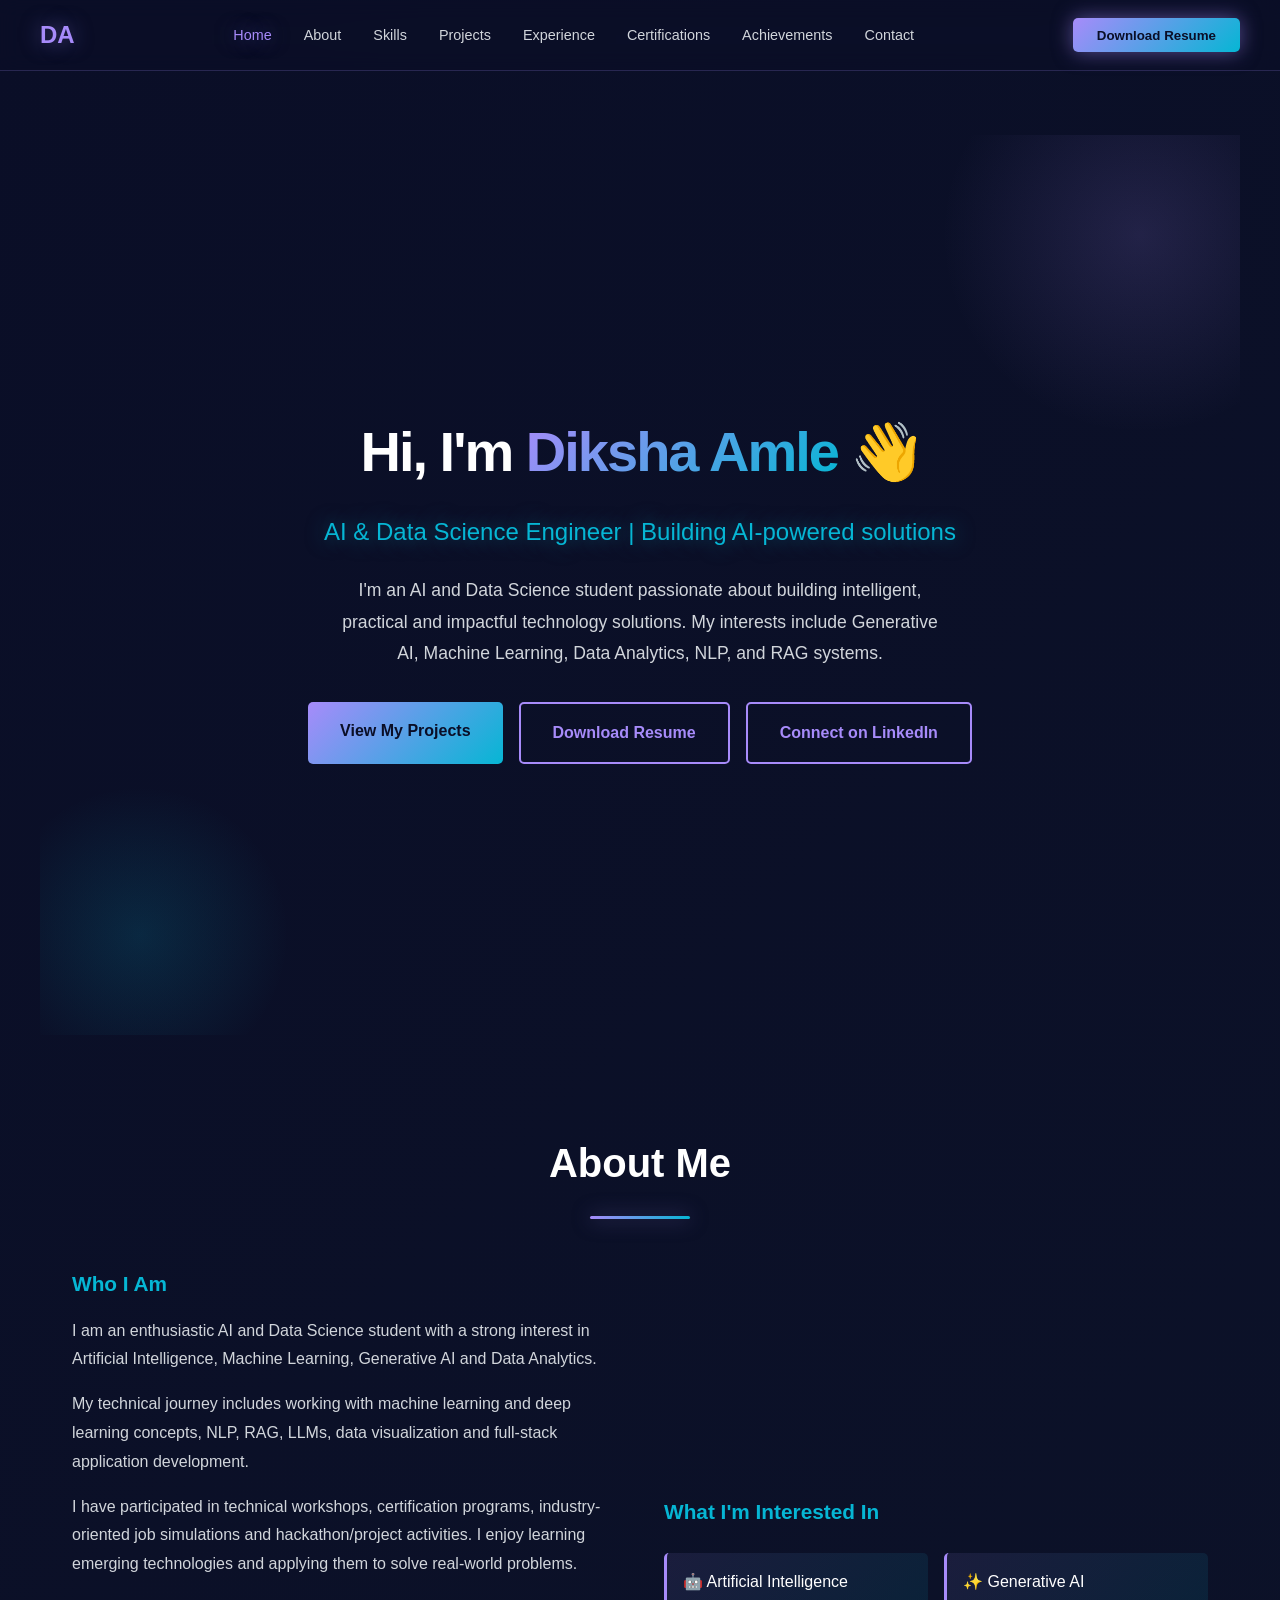
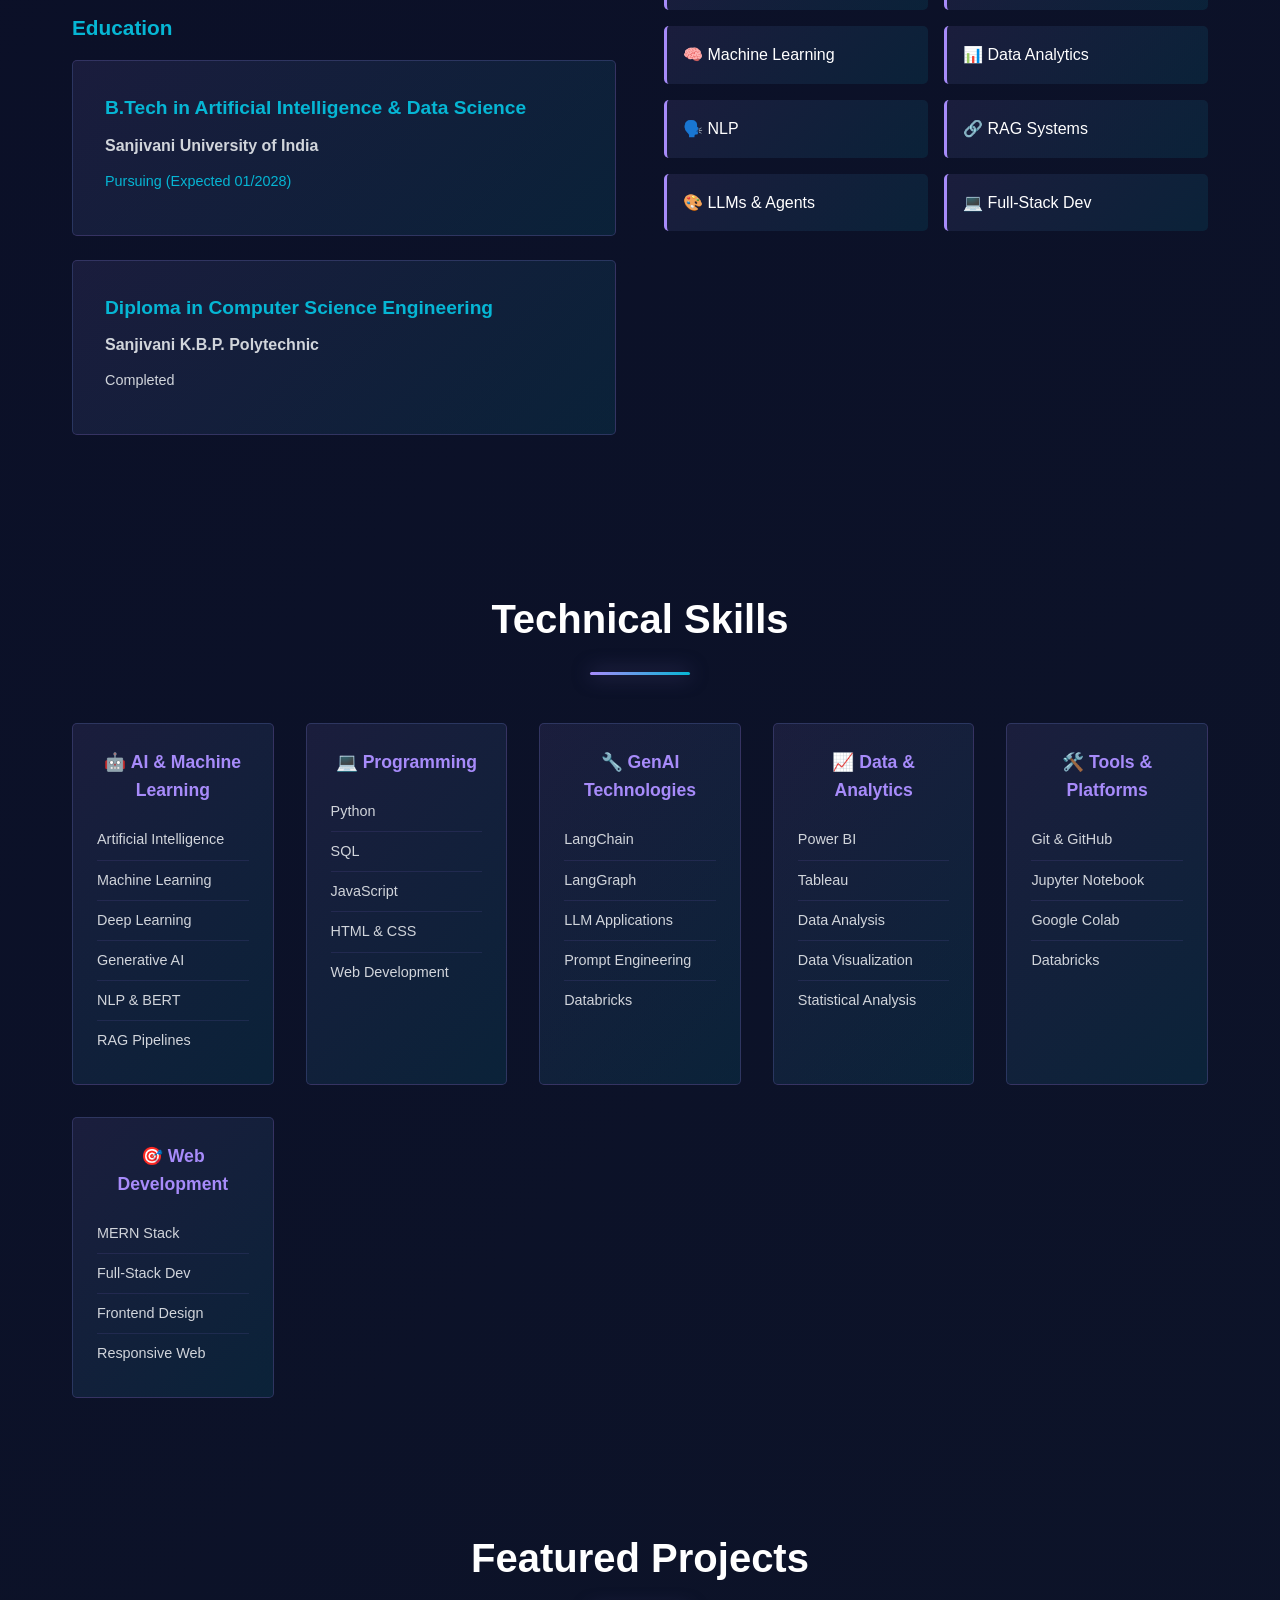
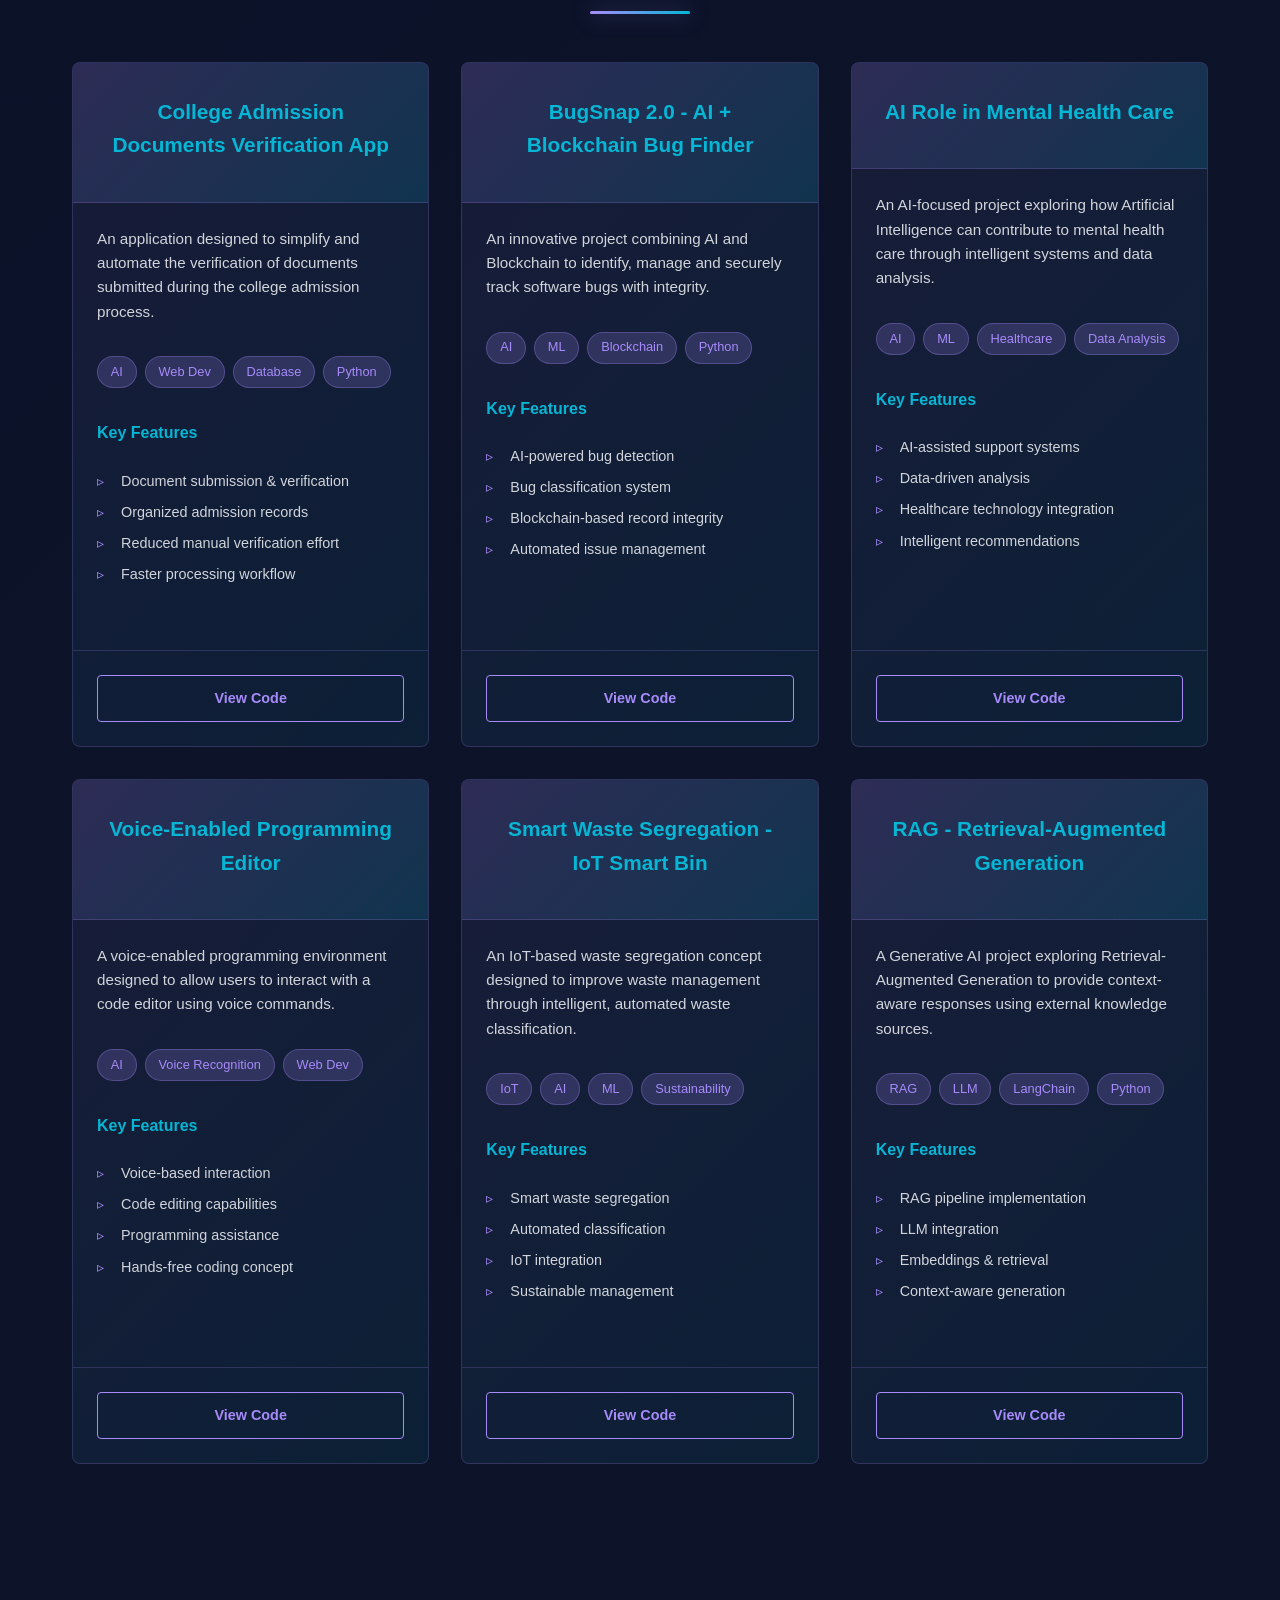
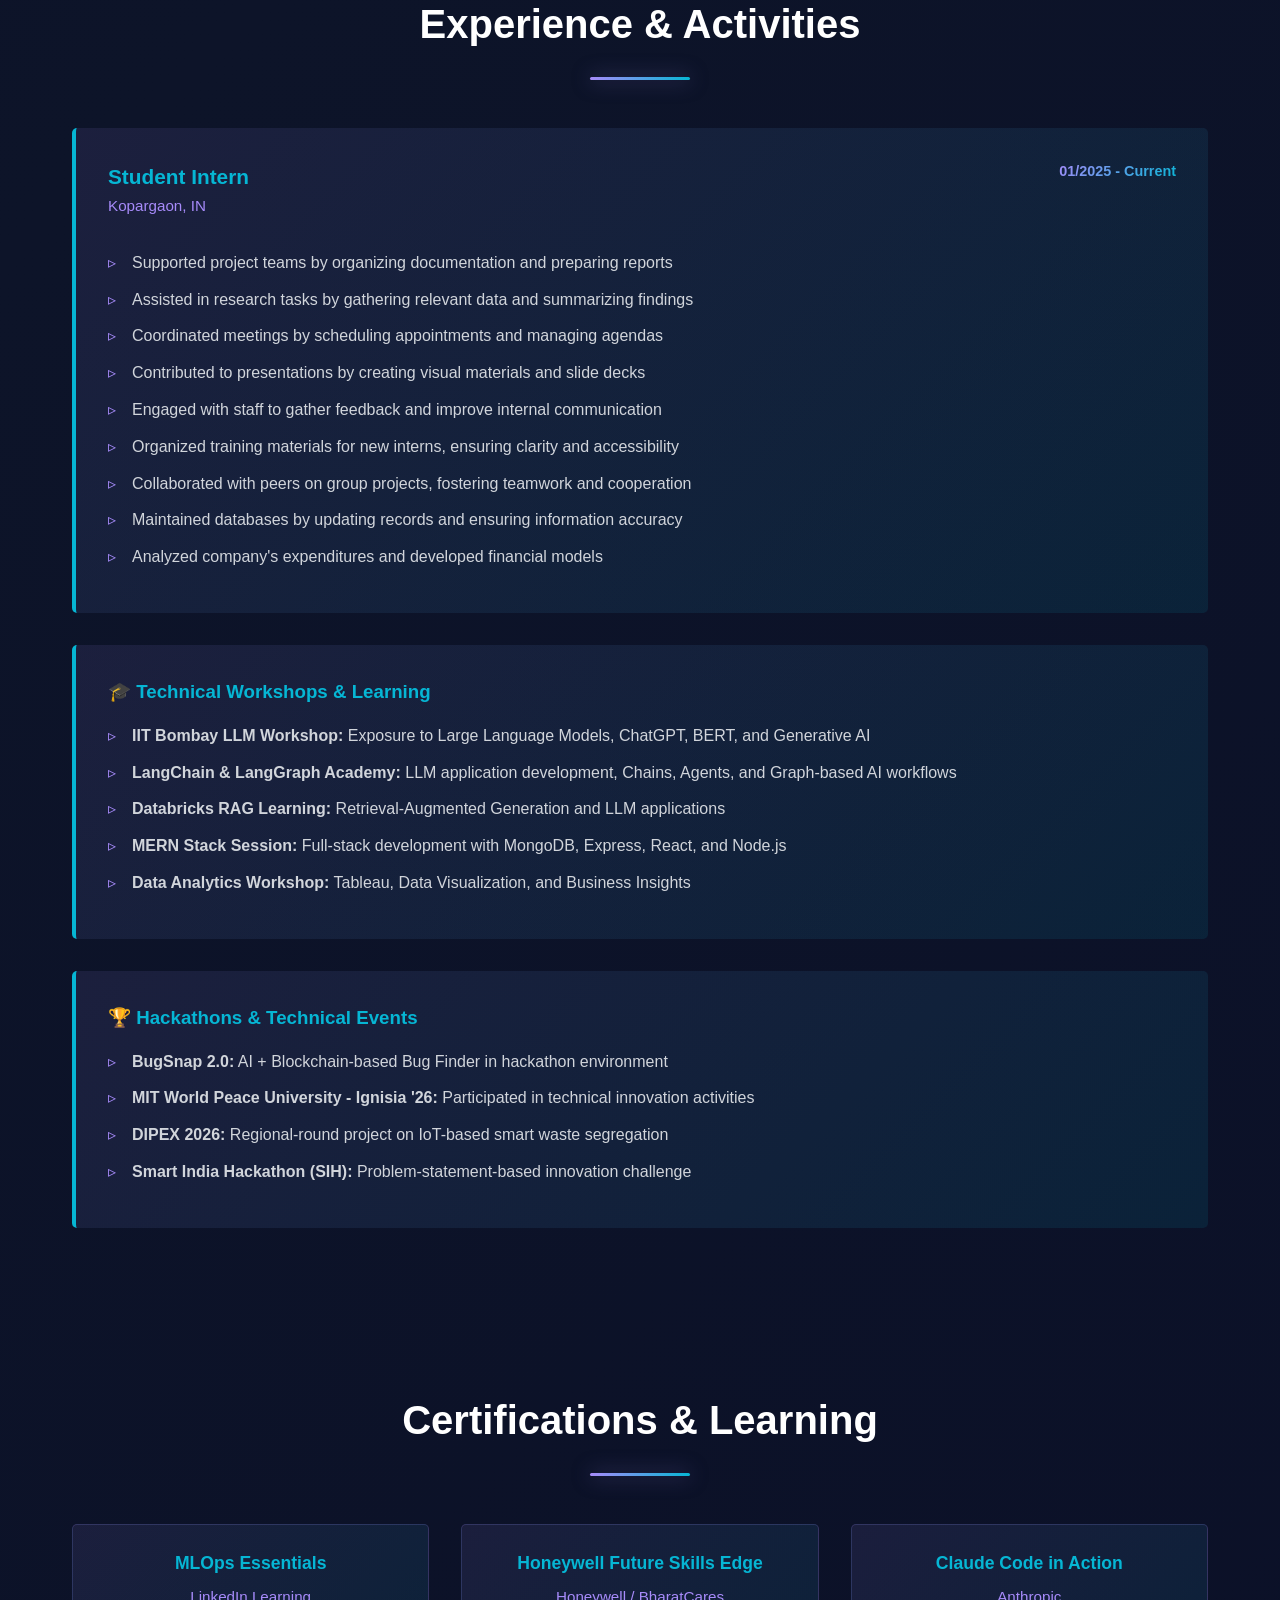
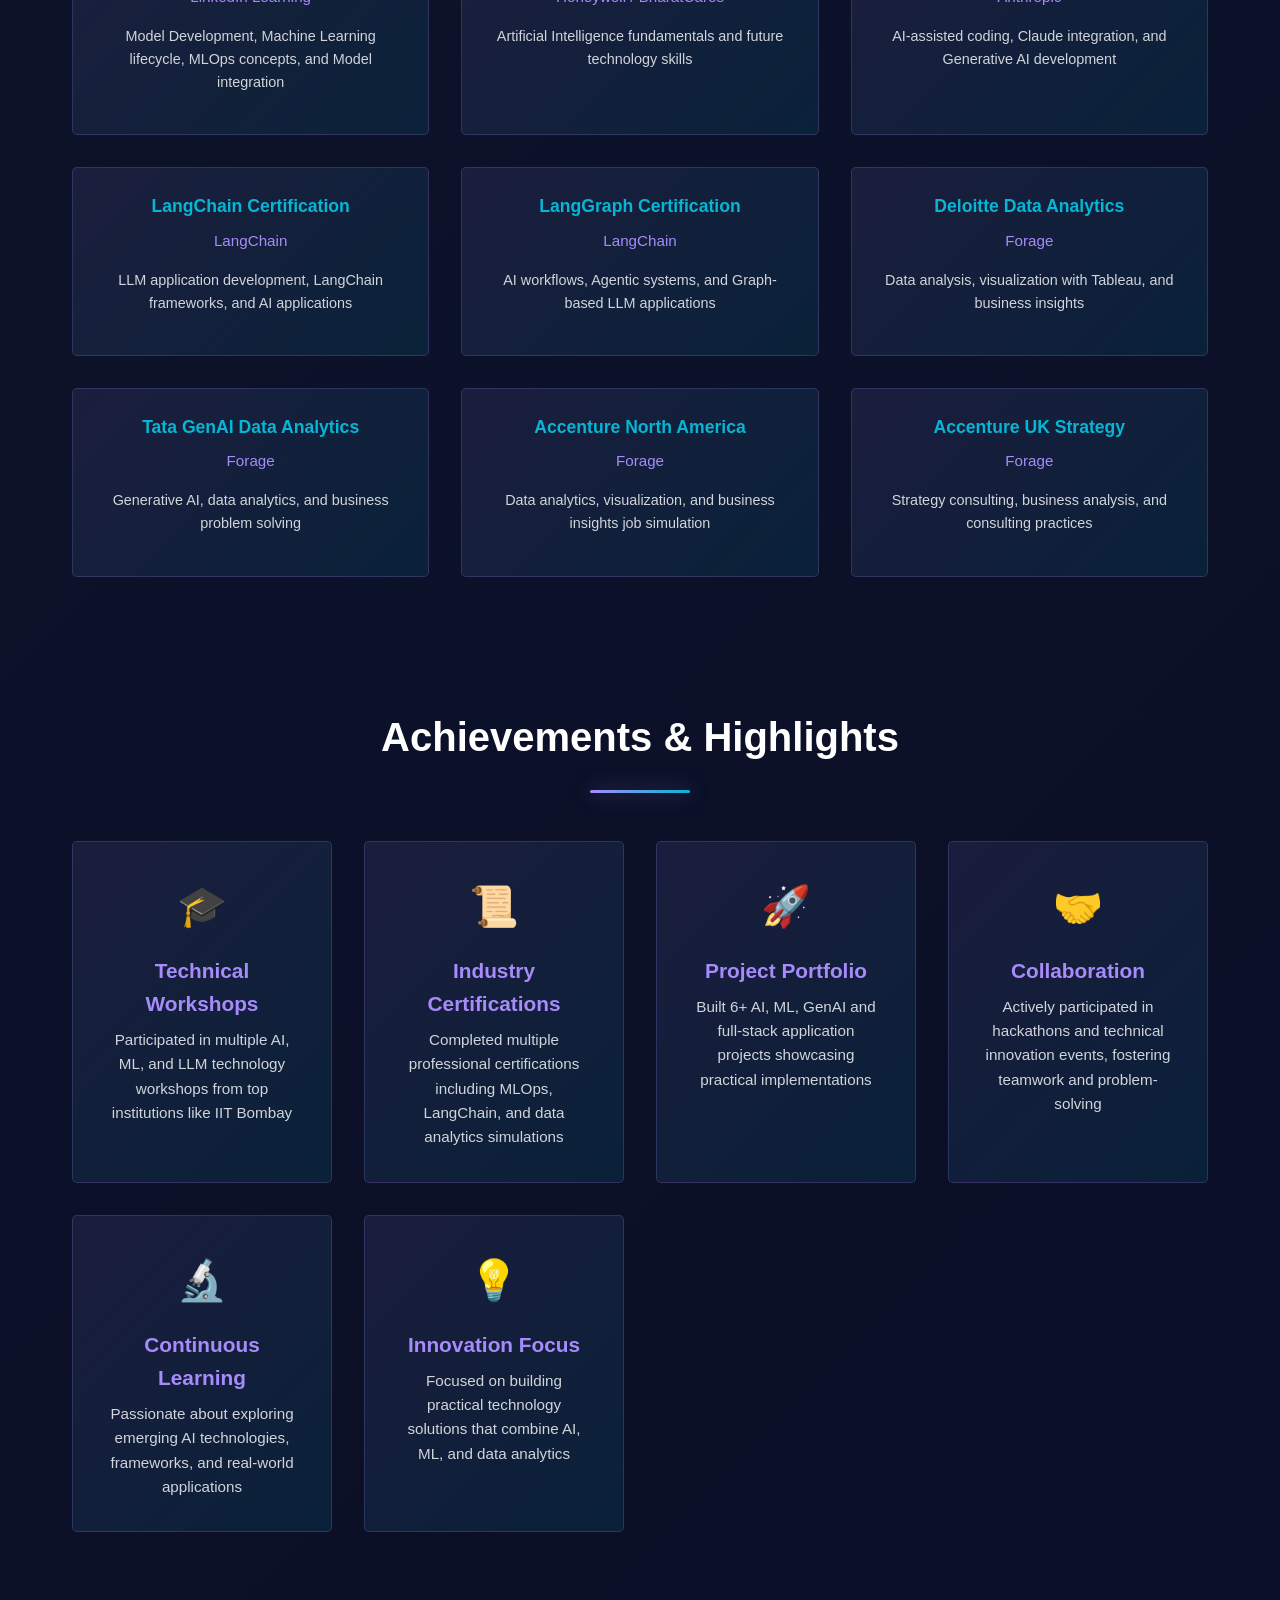
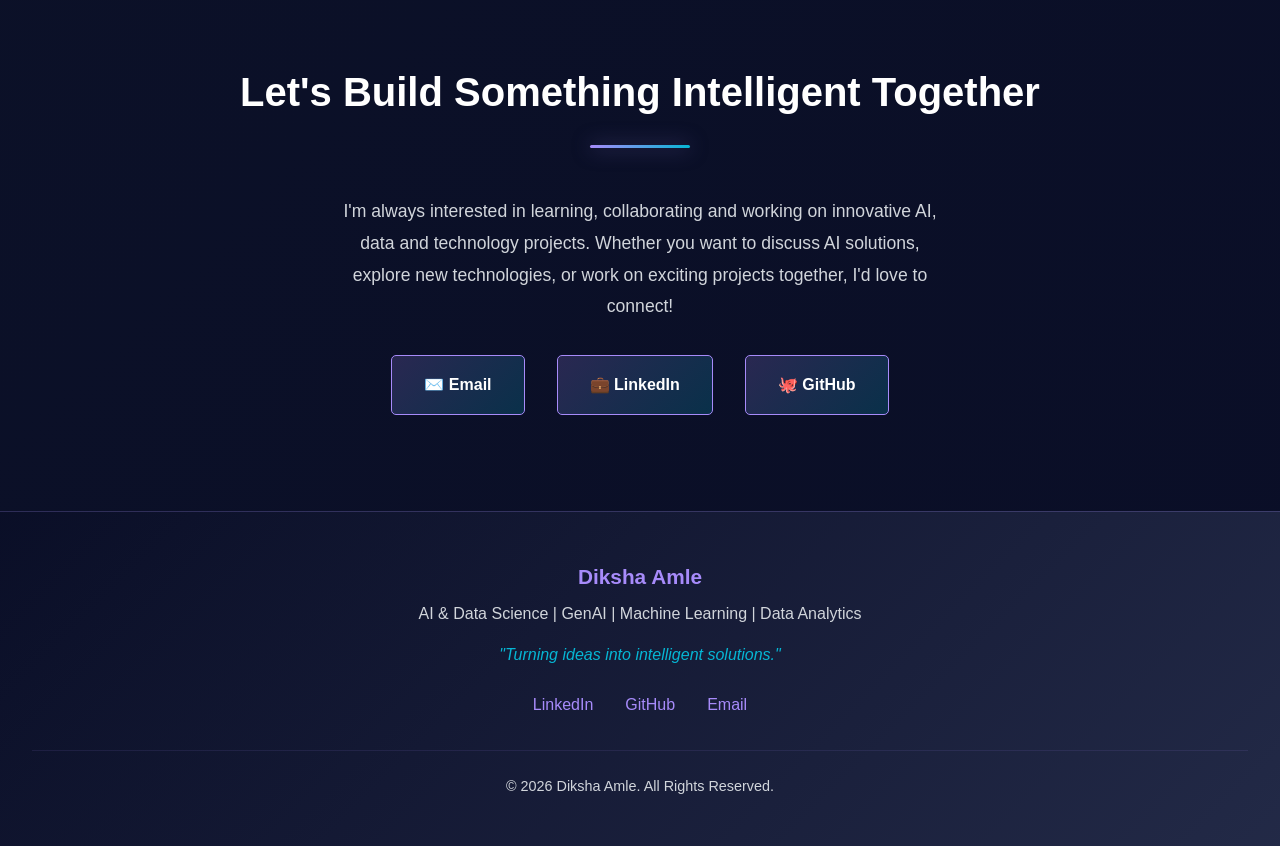
==== index.html @ ced3c824 "Add files via upload" ====
<!DOCTYPE html>
<html lang="en">
<head>
    <meta charset="UTF-8">
    <meta name="viewport" content="width=device-width, initial-scale=1.0">
    <title>Diksha Amle | AI & Data Science Engineer</title>
    <link rel="stylesheet" href="style.css">
</head>
<body>
    <!-- Navigation -->
    <nav>
        <div class="nav-container">
            <div class="logo">DA</div>
            <ul class="nav-links">
                <li><a href="#home">Home</a></li>
                <li><a href="#about">About</a></li>
                <li><a href="#skills">Skills</a></li>
                <li><a href="#projects">Projects</a></li>
                <li><a href="#experience">Experience</a></li>
                <li><a href="#certifications">Certifications</a></li>
                <li><a href="#achievements">Achievements</a></li>
                <li><a href="#contact">Contact</a></li>
            </ul>
            <button class="resume-btn" onclick="downloadResume()">Download Resume</button>
        </div>
    </nav>

    <!-- Hero Section -->
    <section class="hero" id="home">
        <div class="hero-content">
            <h1>Hi, I'm <span class="highlight">Diksha Amle</span> 👋</h1>
            <p class="subtitle">AI & Data Science Engineer | Building AI-powered solutions</p>
            <p class="hero-description">
                I'm an AI and Data Science student passionate about building intelligent, practical and impactful technology solutions. My interests include Generative AI, Machine Learning, Data Analytics, NLP, and RAG systems.
            </p>
            <div class="cta-buttons">
                <a href="#projects" class="btn btn-primary">View My Projects</a>
                <button class="btn" onclick="downloadResume()">Download Resume</button>
                <a href="https://www.linkedin.com/in/diksha-amle-9a21382a8/" target="_blank" class="btn">Connect on LinkedIn</a>
            </div>
        </div>
    </section>

    <!-- About Section -->
    <section id="about">
        <h2 class="section-title">About Me</h2>
        <div class="about-content">
            <div class="about-text">
                <h3>Who I Am</h3>
                <p>
                    I am an enthusiastic AI and Data Science student with a strong interest in Artificial Intelligence, Machine Learning, Generative AI and Data Analytics.
                </p>
                <p>
                    My technical journey includes working with machine learning and deep learning concepts, NLP, RAG, LLMs, data visualization and full-stack application development.
                </p>
                <p>
                    I have participated in technical workshops, certification programs, industry-oriented job simulations and hackathon/project activities. I enjoy learning emerging technologies and applying them to solve real-world problems.
                </p>

                <h3 style="margin-top: 2rem;">Education</h3>
                <div class="education-box">
                    <h4>B.Tech in Artificial Intelligence & Data Science</h4>
                    <p><strong>Sanjivani University of India</strong></p>
                    <p style="font-size: 0.9rem; color: var(--accent-cyan);">Pursuing (Expected 01/2028)</p>
                </div>
                <div class="education-box">
                    <h4>Diploma in Computer Science Engineering</h4>
                    <p><strong>Sanjivani K.B.P. Polytechnic</strong></p>
                    <p style="font-size: 0.9rem;">Completed</p>
                </div>
            </div>
            <div class="about-text">
                <h3>What I'm Interested In</h3>
                <div class="interests">
                    <div class="interest-item">
                        <strong>🤖</strong> Artificial Intelligence
                    </div>
                    <div class="interest-item">
                        <strong>✨</strong> Generative AI
                    </div>
                    <div class="interest-item">
                        <strong>🧠</strong> Machine Learning
                    </div>
                    <div class="interest-item">
                        <strong>📊</strong> Data Analytics
                    </div>
                    <div class="interest-item">
                        <strong>🗣️</strong> NLP
                    </div>
                    <div class="interest-item">
                        <strong>🔗</strong> RAG Systems
                    </div>
                    <div class="interest-item">
                        <strong>🎨</strong> LLMs & Agents
                    </div>
                    <div class="interest-item">
                        <strong>💻</strong> Full-Stack Dev
                    </div>
                </div>
            </div>
        </div>
    </section>

    <!-- Skills Section -->
    <section id="skills">
        <h2 class="section-title">Technical Skills</h2>
        <div class="skills-grid">
            <div class="skill-card">
                <h4>🤖 AI & Machine Learning</h4>
                <ul class="skill-items">
                    <li>Artificial Intelligence</li>
                    <li>Machine Learning</li>
                    <li>Deep Learning</li>
                    <li>Generative AI</li>
                    <li>NLP & BERT</li>
                    <li>RAG Pipelines</li>
                </ul>
            </div>
            <div class="skill-card">
                <h4>💻 Programming</h4>
                <ul class="skill-items">
                    <li>Python</li>
                    <li>SQL</li>
                    <li>JavaScript</li>
                    <li>HTML & CSS</li>
                    <li>Web Development</li>
                </ul>
            </div>
            <div class="skill-card">
                <h4>🔧 GenAI Technologies</h4>
                <ul class="skill-items">
                    <li>LangChain</li>
                    <li>LangGraph</li>
                    <li>LLM Applications</li>
                    <li>Prompt Engineering</li>
                    <li>Databricks</li>
                </ul>
            </div>
            <div class="skill-card">
                <h4>📈 Data & Analytics</h4>
                <ul class="skill-items">
                    <li>Power BI</li>
                    <li>Tableau</li>
                    <li>Data Analysis</li>
                    <li>Data Visualization</li>
                    <li>Statistical Analysis</li>
                </ul>
            </div>
            <div class="skill-card">
                <h4>🛠️ Tools & Platforms</h4>
                <ul class="skill-items">
                    <li>Git & GitHub</li>
                    <li>Jupyter Notebook</li>
                    <li>Google Colab</li>
                    <li>Databricks</li>
                </ul>
            </div>
            <div class="skill-card">
                <h4>🎯 Web Development</h4>
                <ul class="skill-items">
                    <li>MERN Stack</li>
                    <li>Full-Stack Dev</li>
                    <li>Frontend Design</li>
                    <li>Responsive Web</li>
                </ul>
            </div>
        </div>
    </section>

    <!-- Projects Section -->
    <section id="projects">
        <h2 class="section-title">Featured Projects</h2>
        <div class="projects-grid">
            <!-- Project 1 -->
            <div class="project-card">
                <div class="project-header">
                    <h3>College Admission Documents Verification App</h3>
                </div>
                <div class="project-body">
                    <p class="project-desc">
                        An application designed to simplify and automate the verification of documents submitted during the college admission process.
                    </p>
                    <div class="tech-stack">
                        <span class="tech-tag">AI</span>
                        <span class="tech-tag">Web Dev</span>
                        <span class="tech-tag">Database</span>
                        <span class="tech-tag">Python</span>
                    </div>
                    <h4 style="color: var(--accent-cyan); margin-top: 1rem;">Key Features</h4>
                    <ul class="project-features">
                        <li>Document submission & verification</li>
                        <li>Organized admission records</li>
                        <li>Reduced manual verification effort</li>
                        <li>Faster processing workflow</li>
                    </ul>
                </div>
                <div class="project-footer">
                    <a href="https://github.com/DikshaAmle" target="_blank" class="code-btn">View Code</a>
                </div>
            </div>

            <!-- Project 2 -->
            <div class="project-card">
                <div class="project-header">
                    <h3>BugSnap 2.0 - AI + Blockchain Bug Finder</h3>
                </div>
                <div class="project-body">
                    <p class="project-desc">
                        An innovative project combining AI and Blockchain to identify, manage and securely track software bugs with integrity.
                    </p>
                    <div class="tech-stack">
                        <span class="tech-tag">AI</span>
                        <span class="tech-tag">ML</span>
                        <span class="tech-tag">Blockchain</span>
                        <span class="tech-tag">Python</span>
                    </div>
                    <h4 style="color: var(--accent-cyan); margin-top: 1rem;">Key Features</h4>
                    <ul class="project-features">
                        <li>AI-powered bug detection</li>
                        <li>Bug classification system</li>
                        <li>Blockchain-based record integrity</li>
                        <li>Automated issue management</li>
                    </ul>
                </div>
                <div class="project-footer">
                    <a href="https://github.com/DikshaAmle" target="_blank" class="code-btn">View Code</a>
                </div>
            </div>

            <!-- Project 3 -->
            <div class="project-card">
                <div class="project-header">
                    <h3>AI Role in Mental Health Care</h3>
                </div>
                <div class="project-body">
                    <p class="project-desc">
                        An AI-focused project exploring how Artificial Intelligence can contribute to mental health care through intelligent systems and data analysis.
                    </p>
                    <div class="tech-stack">
                        <span class="tech-tag">AI</span>
                        <span class="tech-tag">ML</span>
                        <span class="tech-tag">Healthcare</span>
                        <span class="tech-tag">Data Analysis</span>
                    </div>
                    <h4 style="color: var(--accent-cyan); margin-top: 1rem;">Key Features</h4>
                    <ul class="project-features">
                        <li>AI-assisted support systems</li>
                        <li>Data-driven analysis</li>
                        <li>Healthcare technology integration</li>
                        <li>Intelligent recommendations</li>
                    </ul>
                </div>
                <div class="project-footer">
                    <a href="https://github.com/DikshaAmle" target="_blank" class="code-btn">View Code</a>
                </div>
            </div>

            <!-- Project 4 -->
            <div class="project-card">
                <div class="project-header">
                    <h3>Voice-Enabled Programming Editor</h3>
                </div>
                <div class="project-body">
                    <p class="project-desc">
                        A voice-enabled programming environment designed to allow users to interact with a code editor using voice commands.
                    </p>
                    <div class="tech-stack">
                        <span class="tech-tag">AI</span>
                        <span class="tech-tag">Voice Recognition</span>
                        <span class="tech-tag">Web Dev</span>
                    </div>
                    <h4 style="color: var(--accent-cyan); margin-top: 1rem;">Key Features</h4>
                    <ul class="project-features">
                        <li>Voice-based interaction</li>
                        <li>Code editing capabilities</li>
                        <li>Programming assistance</li>
                        <li>Hands-free coding concept</li>
                    </ul>
                </div>
                <div class="project-footer">
                    <a href="https://github.com/DikshaAmle" target="_blank" class="code-btn">View Code</a>
                </div>
            </div>

            <!-- Project 5 -->
            <div class="project-card">
                <div class="project-header">
                    <h3>Smart Waste Segregation - IoT Smart Bin</h3>
                </div>
                <div class="project-body">
                    <p class="project-desc">
                        An IoT-based waste segregation concept designed to improve waste management through intelligent, automated waste classification.
                    </p>
                    <div class="tech-stack">
                        <span class="tech-tag">IoT</span>
                        <span class="tech-tag">AI</span>
                        <span class="tech-tag">ML</span>
                        <span class="tech-tag">Sustainability</span>
                    </div>
                    <h4 style="color: var(--accent-cyan); margin-top: 1rem;">Key Features</h4>
                    <ul class="project-features">
                        <li>Smart waste segregation</li>
                        <li>Automated classification</li>
                        <li>IoT integration</li>
                        <li>Sustainable management</li>
                    </ul>
                </div>
                <div class="project-footer">
                    <a href="https://github.com/DikshaAmle" target="_blank" class="code-btn">View Code</a>
                </div>
            </div>

            <!-- Project 6 -->
            <div class="project-card">
                <div class="project-header">
                    <h3>RAG - Retrieval-Augmented Generation</h3>
                </div>
                <div class="project-body">
                    <p class="project-desc">
                        A Generative AI project exploring Retrieval-Augmented Generation to provide context-aware responses using external knowledge sources.
                    </p>
                    <div class="tech-stack">
                        <span class="tech-tag">RAG</span>
                        <span class="tech-tag">LLM</span>
                        <span class="tech-tag">LangChain</span>
                        <span class="tech-tag">Python</span>
                    </div>
                    <h4 style="color: var(--accent-cyan); margin-top: 1rem;">Key Features</h4>
                    <ul class="project-features">
                        <li>RAG pipeline implementation</li>
                        <li>LLM integration</li>
                        <li>Embeddings & retrieval</li>
                        <li>Context-aware generation</li>
                    </ul>
                </div>
                <div class="project-footer">
                    <a href="https://github.com/DikshaAmle" target="_blank" class="code-btn">View Code</a>
                </div>
            </div>
        </div>
    </section>

    <!-- Experience Section -->
    <section id="experience">
        <h2 class="section-title">Experience & Activities</h2>
        
        <div class="experience-item">
            <div class="experience-header">
                <div>
                    <h3>Student Intern</h3>
                    <p class="experience-location">Kopargaon, IN</p>
                </div>
                <div class="experience-date">01/2025 - Current</div>
            </div>
            <ul>
                <li>Supported project teams by organizing documentation and preparing reports</li>
                <li>Assisted in research tasks by gathering relevant data and summarizing findings</li>
                <li>Coordinated meetings by scheduling appointments and managing agendas</li>
                <li>Contributed to presentations by creating visual materials and slide decks</li>
                <li>Engaged with staff to gather feedback and improve internal communication</li>
                <li>Organized training materials for new interns, ensuring clarity and accessibility</li>
                <li>Collaborated with peers on group projects, fostering teamwork and cooperation</li>
                <li>Maintained databases by updating records and ensuring information accuracy</li>
                <li>Analyzed company's expenditures and developed financial models</li>
            </ul>
        </div>

        <div class="experience-item">
            <h3 style="color: var(--accent-cyan); margin-bottom: 1rem;">🎓 Technical Workshops & Learning</h3>
            <ul>
                <li><strong>IIT Bombay LLM Workshop:</strong> Exposure to Large Language Models, ChatGPT, BERT, and Generative AI</li>
                <li><strong>LangChain & LangGraph Academy:</strong> LLM application development, Chains, Agents, and Graph-based AI workflows</li>
                <li><strong>Databricks RAG Learning:</strong> Retrieval-Augmented Generation and LLM applications</li>
                <li><strong>MERN Stack Session:</strong> Full-stack development with MongoDB, Express, React, and Node.js</li>
                <li><strong>Data Analytics Workshop:</strong> Tableau, Data Visualization, and Business Insights</li>
            </ul>
        </div>

        <div class="experience-item">
            <h3 style="color: var(--accent-cyan); margin-bottom: 1rem;">🏆 Hackathons & Technical Events</h3>
            <ul>
                <li><strong>BugSnap 2.0:</strong> AI + Blockchain-based Bug Finder in hackathon environment</li>
                <li><strong>MIT World Peace University - Ignisia '26:</strong> Participated in technical innovation activities</li>
                <li><strong>DIPEX 2026:</strong> Regional-round project on IoT-based smart waste segregation</li>
                <li><strong>Smart India Hackathon (SIH):</strong> Problem-statement-based innovation challenge</li>
            </ul>
        </div>
    </section>

    <!-- Certifications Section -->
    <section id="certifications">
        <h2 class="section-title">Certifications & Learning</h2>
        <div class="certifications-grid">
            <div class="cert-card">
                <h4>MLOps Essentials</h4>
                <p class="cert-org">LinkedIn Learning</p>
                <p class="cert-desc">Model Development, Machine Learning lifecycle, MLOps concepts, and Model integration</p>
            </div>
            <div class="cert-card">
                <h4>Honeywell Future Skills Edge</h4>
                <p class="cert-org">Honeywell / BharatCares</p>
                <p class="cert-desc">Artificial Intelligence fundamentals and future technology skills</p>
            </div>
            <div class="cert-card">
                <h4>Claude Code in Action</h4>
                <p class="cert-org">Anthropic</p>
                <p class="cert-desc">AI-assisted coding, Claude integration, and Generative AI development</p>
            </div>
            <div class="cert-card">
                <h4>LangChain Certification</h4>
                <p class="cert-org">LangChain</p>
                <p class="cert-desc">LLM application development, LangChain frameworks, and AI applications</p>
            </div>
            <div class="cert-card">
                <h4>LangGraph Certification</h4>
                <p class="cert-org">LangChain</p>
                <p class="cert-desc">AI workflows, Agentic systems, and Graph-based LLM applications</p>
            </div>
            <div class="cert-card">
                <h4>Deloitte Data Analytics</h4>
                <p class="cert-org">Forage</p>
                <p class="cert-desc">Data analysis, visualization with Tableau, and business insights</p>
            </div>
            <div class="cert-card">
                <h4>Tata GenAI Data Analytics</h4>
                <p class="cert-org">Forage</p>
                <p class="cert-desc">Generative AI, data analytics, and business problem solving</p>
            </div>
            <div class="cert-card">
                <h4>Accenture North America</h4>
                <p class="cert-org">Forage</p>
                <p class="cert-desc">Data analytics, visualization, and business insights job simulation</p>
            </div>
            <div class="cert-card">
                <h4>Accenture UK Strategy</h4>
                <p class="cert-org">Forage</p>
                <p class="cert-desc">Strategy consulting, business analysis, and consulting practices</p>
            </div>
        </div>
    </section>

    <!-- Achievements Section -->
    <section id="achievements">
        <h2 class="section-title">Achievements & Highlights</h2>
        <div class="achievements-grid">
            <div class="achievement-card">
                <div class="achievement-icon">🎓</div>
                <h3>Technical Workshops</h3>
                <p>Participated in multiple AI, ML, and LLM technology workshops from top institutions like IIT Bombay</p>
            </div>
            <div class="achievement-card">
                <div class="achievement-icon">📜</div>
                <h3>Industry Certifications</h3>
                <p>Completed multiple professional certifications including MLOps, LangChain, and data analytics simulations</p>
            </div>
            <div class="achievement-card">
                <div class="achievement-icon">🚀</div>
                <h3>Project Portfolio</h3>
                <p>Built 6+ AI, ML, GenAI and full-stack application projects showcasing practical implementations</p>
            </div>
            <div class="achievement-card">
                <div class="achievement-icon">🤝</div>
                <h3>Collaboration</h3>
                <p>Actively participated in hackathons and technical innovation events, fostering teamwork and problem-solving</p>
            </div>
            <div class="achievement-card">
                <div class="achievement-icon">🔬</div>
                <h3>Continuous Learning</h3>
                <p>Passionate about exploring emerging AI technologies, frameworks, and real-world applications</p>
            </div>
            <div class="achievement-card">
                <div class="achievement-icon">💡</div>
                <h3>Innovation Focus</h3>
                <p>Focused on building practical technology solutions that combine AI, ML, and data analytics</p>
            </div>
        </div>
    </section>

    <!-- Contact Section -->
    <section id="contact">
        <h2 class="section-title">Let's Build Something Intelligent Together</h2>
        <div class="contact-content">
            <p class="contact-text">
                I'm always interested in learning, collaborating and working on innovative AI, data and technology projects. Whether you want to discuss AI solutions, explore new technologies, or work on exciting projects together, I'd love to connect!
            </p>
            <div class="contact-buttons">
                <a href="mailto:dikshaamle92@gmail.com" class="contact-btn">
                    ✉️ Email
                </a>
                <a href="https://www.linkedin.com/in/diksha-amle-9a21382a8/" target="_blank" class="contact-btn">
                    💼 LinkedIn
                </a>
                <a href="https://github.com/DikshaAmle" target="_blank" class="contact-btn">
                    🐙 GitHub
                </a>
            </div>
        </div>
    </section>

    <!-- Footer -->
    <footer>
        <div class="footer-content">
            <h3>Diksha Amle</h3>
            <p style="color: var(--text-secondary);">AI & Data Science | GenAI | Machine Learning | Data Analytics</p>
            <p class="footer-tagline">"Turning ideas into intelligent solutions."</p>
            <div class="footer-links">
                <a href="https://www.linkedin.com/in/diksha-amle-9a21382a8/" target="_blank">LinkedIn</a>
                <a href="https://github.com/DikshaAmle" target="_blank">GitHub</a>
                <a href="mailto:dikshaamle92@gmail.com">Email</a>
            </div>
            <div class="footer-copyright">
                © 2026 Diksha Amle. All Rights Reserved.
            </div>
        </div>
    </footer>

    <script src="script.js"></script>
</body>
</html>
---- style.css ----
/* Portfolio CSS */
* {
    margin: 0;
    padding: 0;
    box-sizing: border-box;
}

:root {
    --primary-bg: #0a0e27;
    --secondary-bg: #1a1f3a;
    --tertiary-bg: #252d4a;
    --accent-purple: #a78bfa;
    --accent-cyan: #06b6d4;
    --accent-blue: #3b82f6;
    --text-primary: #ffffff;
    --text-secondary: #d1d5db;
    --glow-purple: 0 0 20px rgba(167, 139, 250, 0.5);
    --glow-cyan: 0 0 20px rgba(6, 182, 212, 0.5);
}

html {
    scroll-behavior: smooth;
}

body {
    font-family: 'Segoe UI', Tahoma, Geneva, Verdana, sans-serif;
    background: linear-gradient(135deg, var(--primary-bg) 0%, #0d1429 50%, var(--primary-bg) 100%);
    color: var(--text-primary);
    line-height: 1.6;
    overflow-x: hidden;
}

/* Navigation */
nav {
    position: sticky;
    top: 0;
    z-index: 1000;
    backdrop-filter: blur(10px);
    background: rgba(10, 14, 39, 0.8);
    border-bottom: 1px solid rgba(167, 139, 250, 0.2);
    padding: 1rem 2rem;
}

.nav-container {
    max-width: 1200px;
    margin: 0 auto;
    display: flex;
    justify-content: space-between;
    align-items: center;
}

.logo {
    font-size: 1.5rem;
    font-weight: bold;
    color: var(--accent-purple);
    text-shadow: var(--glow-purple);
}

.nav-links {
    display: flex;
    gap: 2rem;
    list-style: none;
    flex-wrap: wrap;
    justify-content: center;
}

.nav-links a {
    color: var(--text-secondary);
    text-decoration: none;
    transition: all 0.3s ease;
    font-size: 0.9rem;
    position: relative;
}

.nav-links a:hover {
    color: var(--accent-purple);
    text-shadow: var(--glow-purple);
}

.nav-links a::after {
    content: '';
    position: absolute;
    bottom: -5px;
    left: 0;
    width: 0;
    height: 2px;
    background: linear-gradient(90deg, var(--accent-purple), var(--accent-cyan));
    transition: width 0.3s ease;
}

.nav-links a:hover::after {
    width: 100%;
}

.resume-btn {
    background: linear-gradient(135deg, var(--accent-purple), var(--accent-cyan));
    color: var(--primary-bg);
    padding: 0.6rem 1.5rem;
    border-radius: 5px;
    border: none;
    cursor: pointer;
    font-weight: 600;
    transition: all 0.3s ease;
    box-shadow: var(--glow-purple);
}

.resume-btn:hover {
    transform: translateY(-2px);
    box-shadow: 0 0 30px rgba(167, 139, 250, 0.8);
}

/* Hero Section */
.hero {
    min-height: 100vh;
    display: flex;
    align-items: center;
    justify-content: center;
    text-align: center;
    position: relative;
    overflow: hidden;
    padding: 2rem;
}

.hero::before {
    content: '';
    position: absolute;
    width: 400px;
    height: 400px;
    background: radial-gradient(circle, rgba(167, 139, 250, 0.15) 0%, transparent 70%);
    border-radius: 50%;
    top: -100px;
    right: -100px;
    animation: float 20s infinite ease-in-out;
}

.hero::after {
    content: '';
    position: absolute;
    width: 300px;
    height: 300px;
    background: radial-gradient(circle, rgba(6, 182, 212, 0.15) 0%, transparent 70%);
    border-radius: 50%;
    bottom: -50px;
    left: -50px;
    animation: float 25s infinite ease-in-out reverse;
}

@keyframes float {
    0%, 100% { transform: translate(0, 0); }
    50% { transform: translate(20px, 20px); }
}

.hero-content {
    position: relative;
    z-index: 1;
    max-width: 800px;
    animation: fadeInUp 1s ease-out;
}

@keyframes fadeInUp {
    from {
        opacity: 0;
        transform: translateY(30px);
    }
    to {
        opacity: 1;
        transform: translateY(0);
    }
}

.hero h1 {
    font-size: 3.5rem;
    margin-bottom: 1rem;
    font-weight: 800;
    letter-spacing: -2px;
}

.hero h1 .highlight {
    background: linear-gradient(135deg, var(--accent-purple), var(--accent-cyan));
    -webkit-background-clip: text;
    -webkit-text-fill-color: transparent;
    background-clip: text;
}

.hero .subtitle {
    font-size: 1.5rem;
    color: var(--accent-cyan);
    margin-bottom: 1.5rem;
    text-shadow: var(--glow-cyan);
}

.hero-description {
    font-size: 1.1rem;
    color: var(--text-secondary);
    margin-bottom: 2rem;
    line-height: 1.8;
    max-width: 600px;
    margin-left: auto;
    margin-right: auto;
}

.cta-buttons {
    display: flex;
    gap: 1rem;
    justify-content: center;
    flex-wrap: wrap;
    margin-top: 2rem;
}

.btn {
    padding: 1rem 2rem;
    border: 2px solid var(--accent-purple);
    background: transparent;
    color: var(--accent-purple);
    border-radius: 5px;
    cursor: pointer;
    font-size: 1rem;
    font-weight: 600;
    transition: all 0.3s ease;
    text-decoration: none;
    display: inline-block;
    position: relative;
    overflow: hidden;
}

.btn::before {
    content: '';
    position: absolute;
    top: 0;
    left: -100%;
    width: 100%;
    height: 100%;
    background: linear-gradient(135deg, var(--accent-purple), var(--accent-cyan));
    transition: left 0.3s ease;
    z-index: -1;
    border-radius: 5px;
}

.btn:hover::before {
    left: 0;
}

.btn:hover {
    color: var(--primary-bg);
    box-shadow: var(--glow-purple);
    transform: translateY(-3px);
}

.btn-primary {
    background: linear-gradient(135deg, var(--accent-purple), var(--accent-cyan));
    color: var(--primary-bg);
    border: none;
}

/* Sections */
section {
    max-width: 1200px;
    margin: 4rem auto;
    padding: 2rem;
    min-height: auto;
}

.section-title {
    font-size: 2.5rem;
    margin-bottom: 3rem;
    text-align: center;
    position: relative;
    padding-bottom: 1.5rem;
}

.section-title::after {
    content: '';
    position: absolute;
    bottom: 0;
    left: 50%;
    transform: translateX(-50%);
    width: 100px;
    height: 3px;
    background: linear-gradient(90deg, var(--accent-purple), var(--accent-cyan));
    border-radius: 2px;
    box-shadow: var(--glow-purple);
}

/* About Section */
.about-content {
    display: grid;
    grid-template-columns: 1fr 1fr;
    gap: 3rem;
    align-items: center;
}

.about-text h3 {
    color: var(--accent-cyan);
    margin-bottom: 1rem;
    font-size: 1.3rem;
}

.about-text p {
    margin-bottom: 1rem;
    color: var(--text-secondary);
    line-height: 1.8;
}

.interests {
    display: grid;
    grid-template-columns: repeat(2, 1fr);
    gap: 1rem;
    margin-top: 1.5rem;
}

.interest-item {
    background: linear-gradient(135deg, rgba(167, 139, 250, 0.1), rgba(6, 182, 212, 0.1));
    padding: 1rem;
    border-radius: 5px;
    border-left: 3px solid var(--accent-purple);
    transition: all 0.3s ease;
    cursor: pointer;
}

.interest-item:hover {
    transform: translateX(5px);
    border-left-color: var(--accent-cyan);
    box-shadow: var(--glow-purple);
}

.interest-item strong {
    color: var(--accent-purple);
}

.education-box {
    background: linear-gradient(135deg, rgba(167, 139, 250, 0.1), rgba(6, 182, 212, 0.1));
    padding: 2rem;
    border-radius: 5px;
    border: 1px solid rgba(167, 139, 250, 0.2);
    margin-bottom: 1.5rem;
}

.education-box h4 {
    color: var(--accent-cyan);
    margin-bottom: 0.5rem;
    font-size: 1.2rem;
}

.education-box p {
    color: var(--text-secondary);
    margin: 0.5rem 0;
}

/* Skills Section */
.skills-grid {
    display: grid;
    grid-template-columns: repeat(auto-fit, minmax(200px, 1fr));
    gap: 2rem;
}

.skill-card {
    background: linear-gradient(135deg, rgba(167, 139, 250, 0.1), rgba(6, 182, 212, 0.1));
    padding: 1.5rem;
    border-radius: 5px;
    border: 1px solid rgba(167, 139, 250, 0.2);
    transition: all 0.3s ease;
    cursor: pointer;
    text-align: center;
}

.skill-card:hover {
    transform: translateY(-10px);
    border-color: var(--accent-cyan);
    box-shadow: var(--glow-cyan);
    background: linear-gradient(135deg, rgba(167, 139, 250, 0.2), rgba(6, 182, 212, 0.2));
}

.skill-card h4 {
    color: var(--accent-purple);
    margin-bottom: 1rem;
    font-size: 1.1rem;
}

.skill-items {
    list-style: none;
    text-align: left;
}

.skill-items li {
    color: var(--text-secondary);
    padding: 0.5rem 0;
    border-bottom: 1px solid rgba(167, 139, 250, 0.1);
    font-size: 0.9rem;
}

.skill-items li:last-child {
    border-bottom: none;
}

/* Projects Section */
.projects-grid {
    display: grid;
    grid-template-columns: repeat(auto-fit, minmax(350px, 1fr));
    gap: 2rem;
}

.project-card {
    background: linear-gradient(135deg, rgba(167, 139, 250, 0.08), rgba(6, 182, 212, 0.08));
    border: 1px solid rgba(167, 139, 250, 0.2);
    border-radius: 8px;
    overflow: hidden;
    transition: all 0.3s ease;
    display: flex;
    flex-direction: column;
    height: 100%;
}

.project-card:hover {
    transform: translateY(-15px);
    border-color: var(--accent-cyan);
    box-shadow: var(--glow-cyan);
}

.project-header {
    background: linear-gradient(135deg, rgba(167, 139, 250, 0.15), rgba(6, 182, 212, 0.15));
    padding: 2rem;
    text-align: center;
    border-bottom: 1px solid rgba(167, 139, 250, 0.2);
}

.project-header h3 {
    color: var(--accent-cyan);
    margin-bottom: 0.5rem;
    font-size: 1.3rem;
}

.project-body {
    padding: 1.5rem;
    flex-grow: 1;
    display: flex;
    flex-direction: column;
}

.project-desc {
    color: var(--text-secondary);
    margin-bottom: 1rem;
    font-size: 0.95rem;
    line-height: 1.6;
}

.tech-stack {
    display: flex;
    flex-wrap: wrap;
    gap: 0.5rem;
    margin: 1rem 0;
}

.tech-tag {
    background: rgba(167, 139, 250, 0.2);
    color: var(--accent-purple);
    padding: 0.3rem 0.8rem;
    border-radius: 20px;
    font-size: 0.8rem;
    border: 1px solid rgba(167, 139, 250, 0.3);
}

.project-features {
    margin: 1rem 0;
    flex-grow: 1;
}

.project-features li {
    color: var(--text-secondary);
    margin: 0.5rem 0;
    font-size: 0.9rem;
    list-style: none;
    padding-left: 1.5rem;
    position: relative;
}

.project-features li::before {
    content: '▹';
    position: absolute;
    left: 0;
    color: var(--accent-purple);
}

.project-footer {
    display: flex;
    gap: 1rem;
    padding: 1.5rem;
    border-top: 1px solid rgba(167, 139, 250, 0.2);
    margin-top: 1rem;
}

.code-btn, .demo-btn {
    flex: 1;
    padding: 0.7rem;
    border: 1px solid var(--accent-purple);
    background: transparent;
    color: var(--accent-purple);
    border-radius: 4px;
    cursor: pointer;
    font-weight: 600;
    transition: all 0.3s ease;
    text-decoration: none;
    text-align: center;
    font-size: 0.9rem;
}

.code-btn:hover, .demo-btn:hover {
    background: var(--accent-purple);
    color: var(--primary-bg);
    box-shadow: var(--glow-purple);
}

/* Experience Section */
.experience-item {
    background: linear-gradient(135deg, rgba(167, 139, 250, 0.1), rgba(6, 182, 212, 0.1));
    padding: 2rem;
    border-radius: 5px;
    border-left: 4px solid var(--accent-cyan);
    margin-bottom: 2rem;
    transition: all 0.3s ease;
}

.experience-item:hover {
    transform: translateX(10px);
    box-shadow: var(--glow-cyan);
}

.experience-header {
    display: flex;
    justify-content: space-between;
    align-items: start;
    margin-bottom: 1rem;
}

.experience-header h3 {
    color: var(--accent-cyan);
    font-size: 1.3rem;
}

.experience-date {
    background: linear-gradient(135deg, var(--accent-purple), var(--accent-cyan));
    -webkit-background-clip: text;
    -webkit-text-fill-color: transparent;
    background-clip: text;
    font-weight: 600;
    font-size: 0.9rem;
}

.experience-location {
    color: var(--accent-purple);
    font-size: 0.95rem;
    margin-bottom: 1rem;
}

.experience-item ul {
    list-style: none;
}

.experience-item li {
    color: var(--text-secondary);
    margin: 0.7rem 0;
    padding-left: 1.5rem;
    position: relative;
}

.experience-item li::before {
    content: '▹';
    position: absolute;
    left: 0;
    color: var(--accent-purple);
}

/* Certifications Section */
.certifications-grid {
    display: grid;
    grid-template-columns: repeat(auto-fit, minmax(280px, 1fr));
    gap: 2rem;
}

.cert-card {
    background: linear-gradient(135deg, rgba(167, 139, 250, 0.1), rgba(6, 182, 212, 0.1));
    padding: 1.5rem;
    border-radius: 5px;
    border: 1px solid rgba(167, 139, 250, 0.2);
    text-align: center;
    transition: all 0.3s ease;
    cursor: pointer;
}

.cert-card:hover {
    transform: translateY(-10px);
    border-color: var(--accent-cyan);
    box-shadow: var(--glow-cyan);
}

.cert-card h4 {
    color: var(--accent-cyan);
    margin-bottom: 0.5rem;
    font-size: 1.1rem;
}

.cert-org {
    color: var(--accent-purple);
    font-size: 0.95rem;
    margin-bottom: 0.5rem;
}

.cert-desc {
    color: var(--text-secondary);
    font-size: 0.9rem;
    margin: 1rem 0;
    line-height: 1.6;
}

/* Achievements Section */
.achievements-grid {
    display: grid;
    grid-template-columns: repeat(auto-fit, minmax(250px, 1fr));
    gap: 2rem;
}

.achievement-card {
    background: linear-gradient(135deg, rgba(167, 139, 250, 0.1), rgba(6, 182, 212, 0.1));
    padding: 2rem;
    border-radius: 5px;
    border: 1px solid rgba(167, 139, 250, 0.2);
    text-align: center;
    transition: all 0.3s ease;
}

.achievement-card:hover {
    transform: scale(1.05);
    box-shadow: var(--glow-cyan);
    border-color: var(--accent-cyan);
}

.achievement-icon {
    font-size: 2.5rem;
    margin-bottom: 1rem;
}

.achievement-card h3 {
    color: var(--accent-purple);
    margin-bottom: 0.5rem;
    font-size: 1.3rem;
}

.achievement-card p {
    color: var(--text-secondary);
    font-size: 0.95rem;
    line-height: 1.6;
}

/* Contact Section */
.contact-content {
    text-align: center;
    max-width: 600px;
    margin: 0 auto;
}

.contact-text {
    color: var(--text-secondary);
    margin-bottom: 2rem;
    font-size: 1.1rem;
    line-height: 1.8;
}

.contact-buttons {
    display: flex;
    gap: 2rem;
    justify-content: center;
    flex-wrap: wrap;
    margin-top: 2rem;
}

.contact-btn {
    display: inline-flex;
    align-items: center;
    gap: 0.7rem;
    padding: 1rem 2rem;
    background: linear-gradient(135deg, rgba(167, 139, 250, 0.2), rgba(6, 182, 212, 0.2));
    border: 1px solid var(--accent-purple);
    color: var(--text-primary);
    border-radius: 5px;
    cursor: pointer;
    text-decoration: none;
    transition: all 0.3s ease;
    font-weight: 600;
}

.contact-btn:hover {
    background: linear-gradient(135deg, var(--accent-purple), var(--accent-cyan));
    box-shadow: var(--glow-purple);
    transform: translateY(-3px);
}

/* Footer */
footer {
    background: linear-gradient(135deg, rgba(10, 14, 39, 0.9), rgba(37, 45, 74, 0.9));
    border-top: 1px solid rgba(167, 139, 250, 0.2);
    padding: 3rem 2rem;
    text-align: center;
    color: var(--text-secondary);
    margin-top: 4rem;
}

.footer-content h3 {
    color: var(--accent-purple);
    margin-bottom: 0.5rem;
    font-size: 1.3rem;
}

.footer-tagline {
    color: var(--accent-cyan);
    margin: 1rem 0;
    font-style: italic;
}

.footer-links {
    display: flex;
    gap: 2rem;
    justify-content: center;
    margin: 1.5rem 0;
    flex-wrap: wrap;
}

.footer-links a {
    color: var(--accent-purple);
    text-decoration: none;
    transition: all 0.3s ease;
}

.footer-links a:hover {
    color: var(--accent-cyan);
    text-shadow: var(--glow-cyan);
}

.footer-copyright {
    font-size: 0.9rem;
    margin-top: 2rem;
    padding-top: 1.5rem;
    border-top: 1px solid rgba(167, 139, 250, 0.1);
}

/* Responsive */
@media (max-width: 768px) {
    .nav-links {
        gap: 1rem;
        font-size: 0.8rem;
    }

    .hero h1 {
        font-size: 2.5rem;
    }

    .hero .subtitle {
        font-size: 1.2rem;
    }

    .section-title {
        font-size: 2rem;
    }

    .about-content {
        grid-template-columns: 1fr;
    }

    .projects-grid {
        grid-template-columns: 1fr;
    }

    .cta-buttons {
        flex-direction: column;
    }

    .btn {
        width: 100%;
    }
}

@media (max-width: 480px) {
    nav {
        padding: 1rem;
    }

    .nav-container {
        flex-direction: column;
        gap: 1rem;
    }

    .nav-links {
        flex-direction: column;
        gap: 0.5rem;
        text-align: center;
        font-size: 0.9rem;
    }

    .hero h1 {
        font-size: 2rem;
    }

    .hero .subtitle {
        font-size: 1rem;
    }

    .section-title {
        font-size: 1.5rem;
    }

    .skills-grid {
        grid-template-columns: 1fr;
    }

    section {
        padding: 1rem;
        margin: 2rem auto;
    }
}

/* Scroll animations */
.fade-in {
    animation: fadeInUp 0.8s ease-out forwards;
    opacity: 0;
}

/* Print styles */
@media print {
    nav, footer {
        display: none;
    }
}
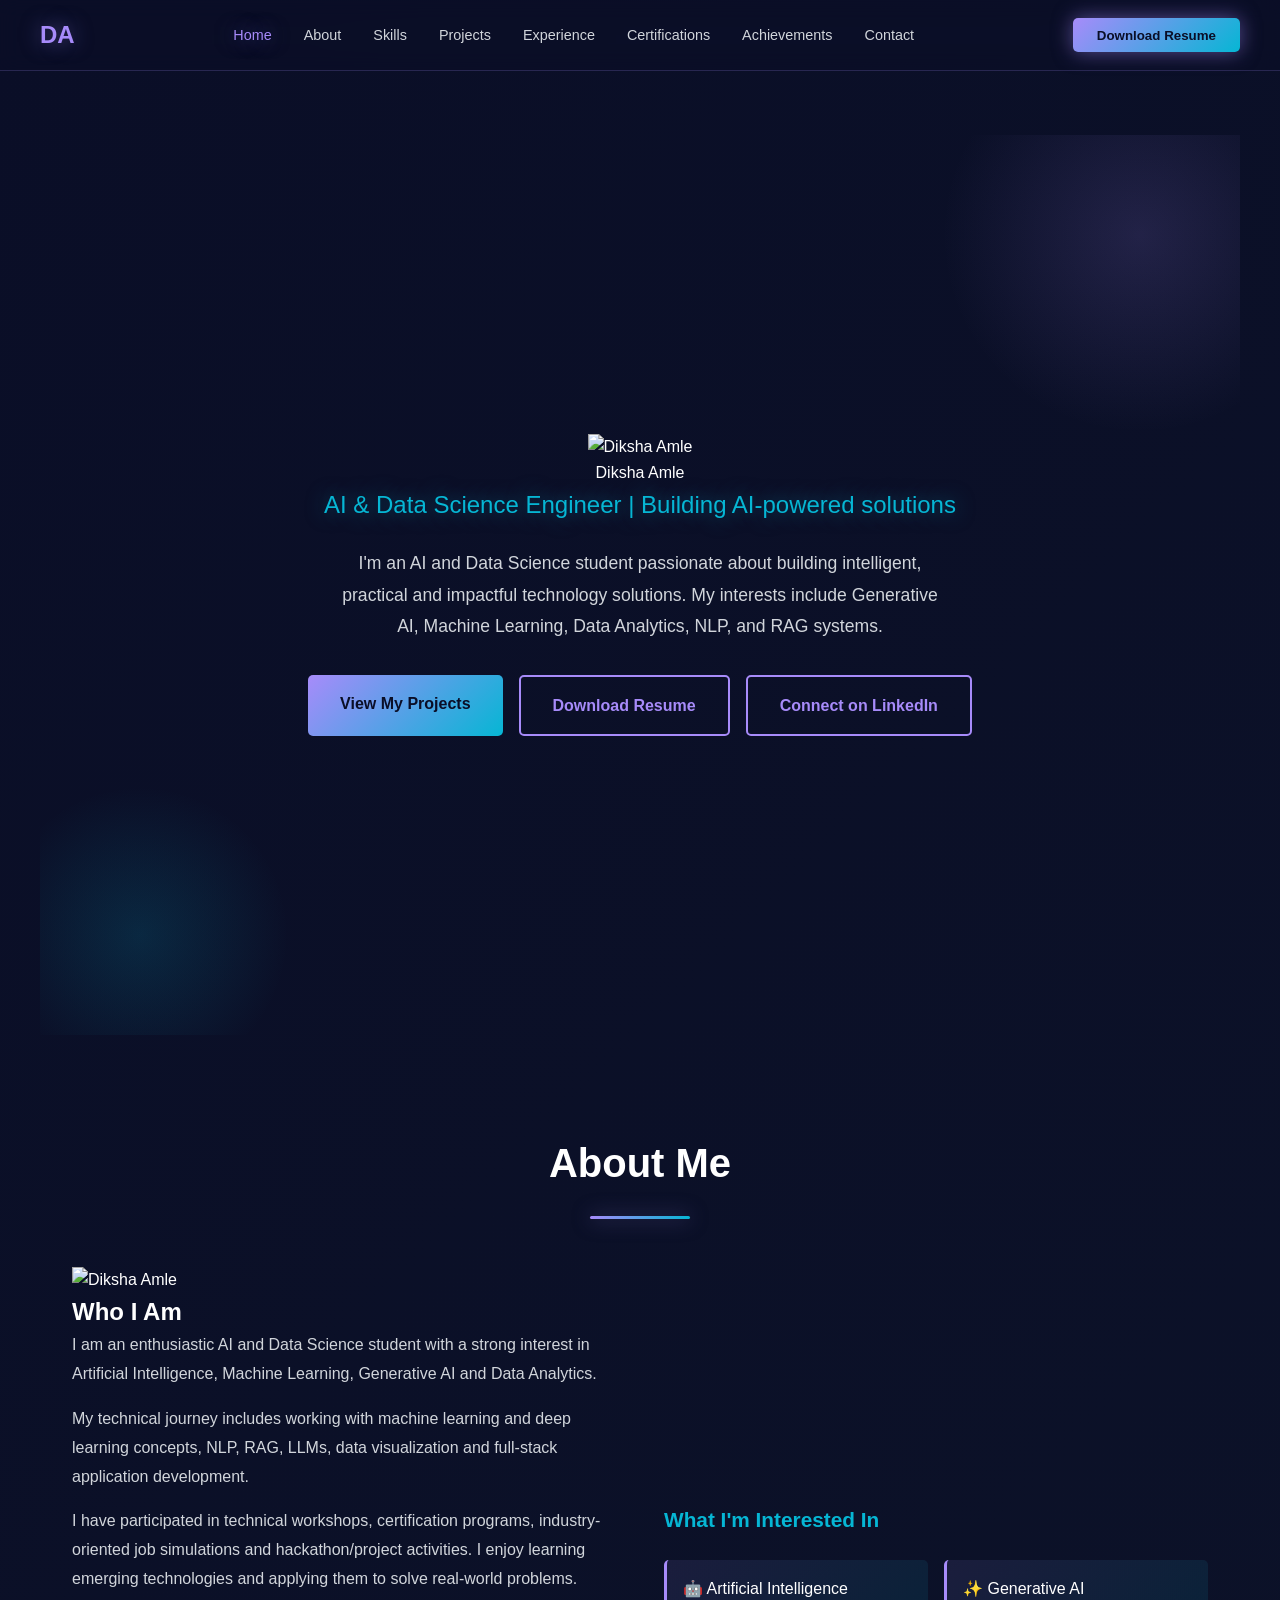
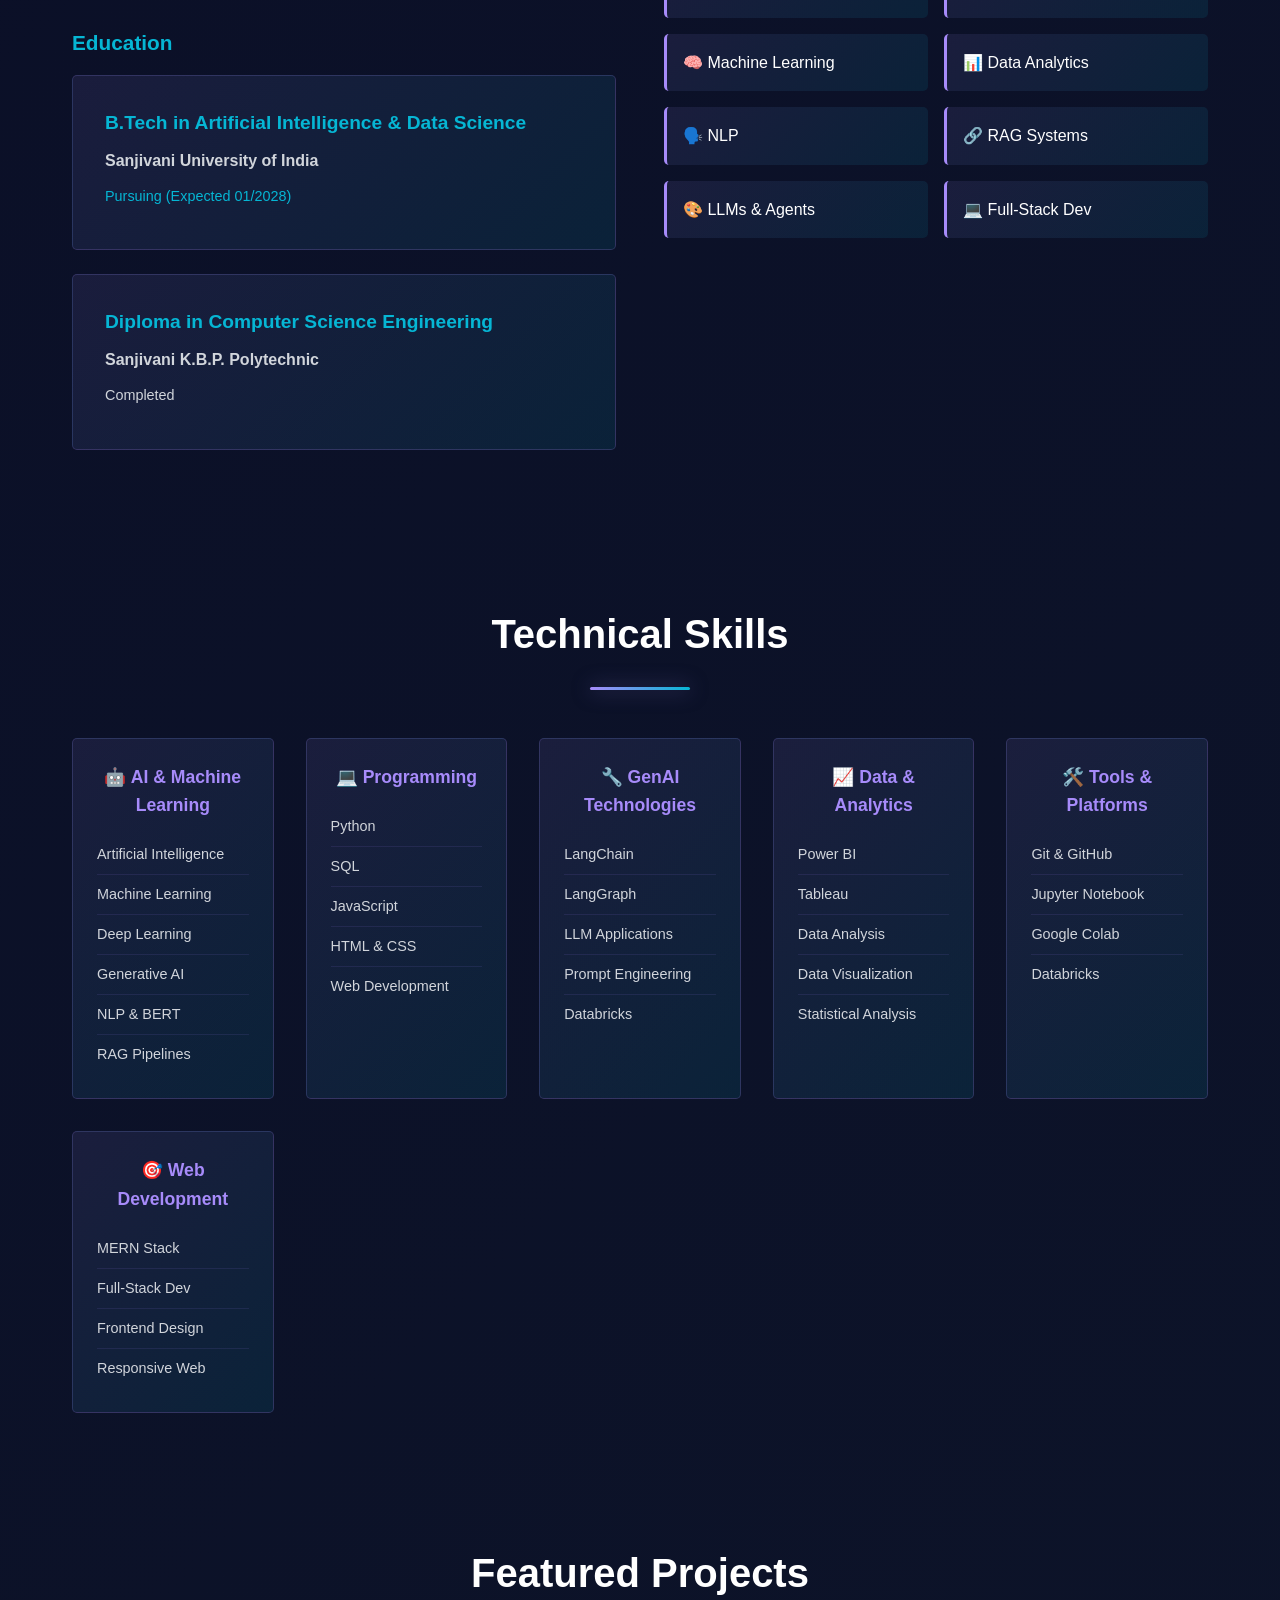
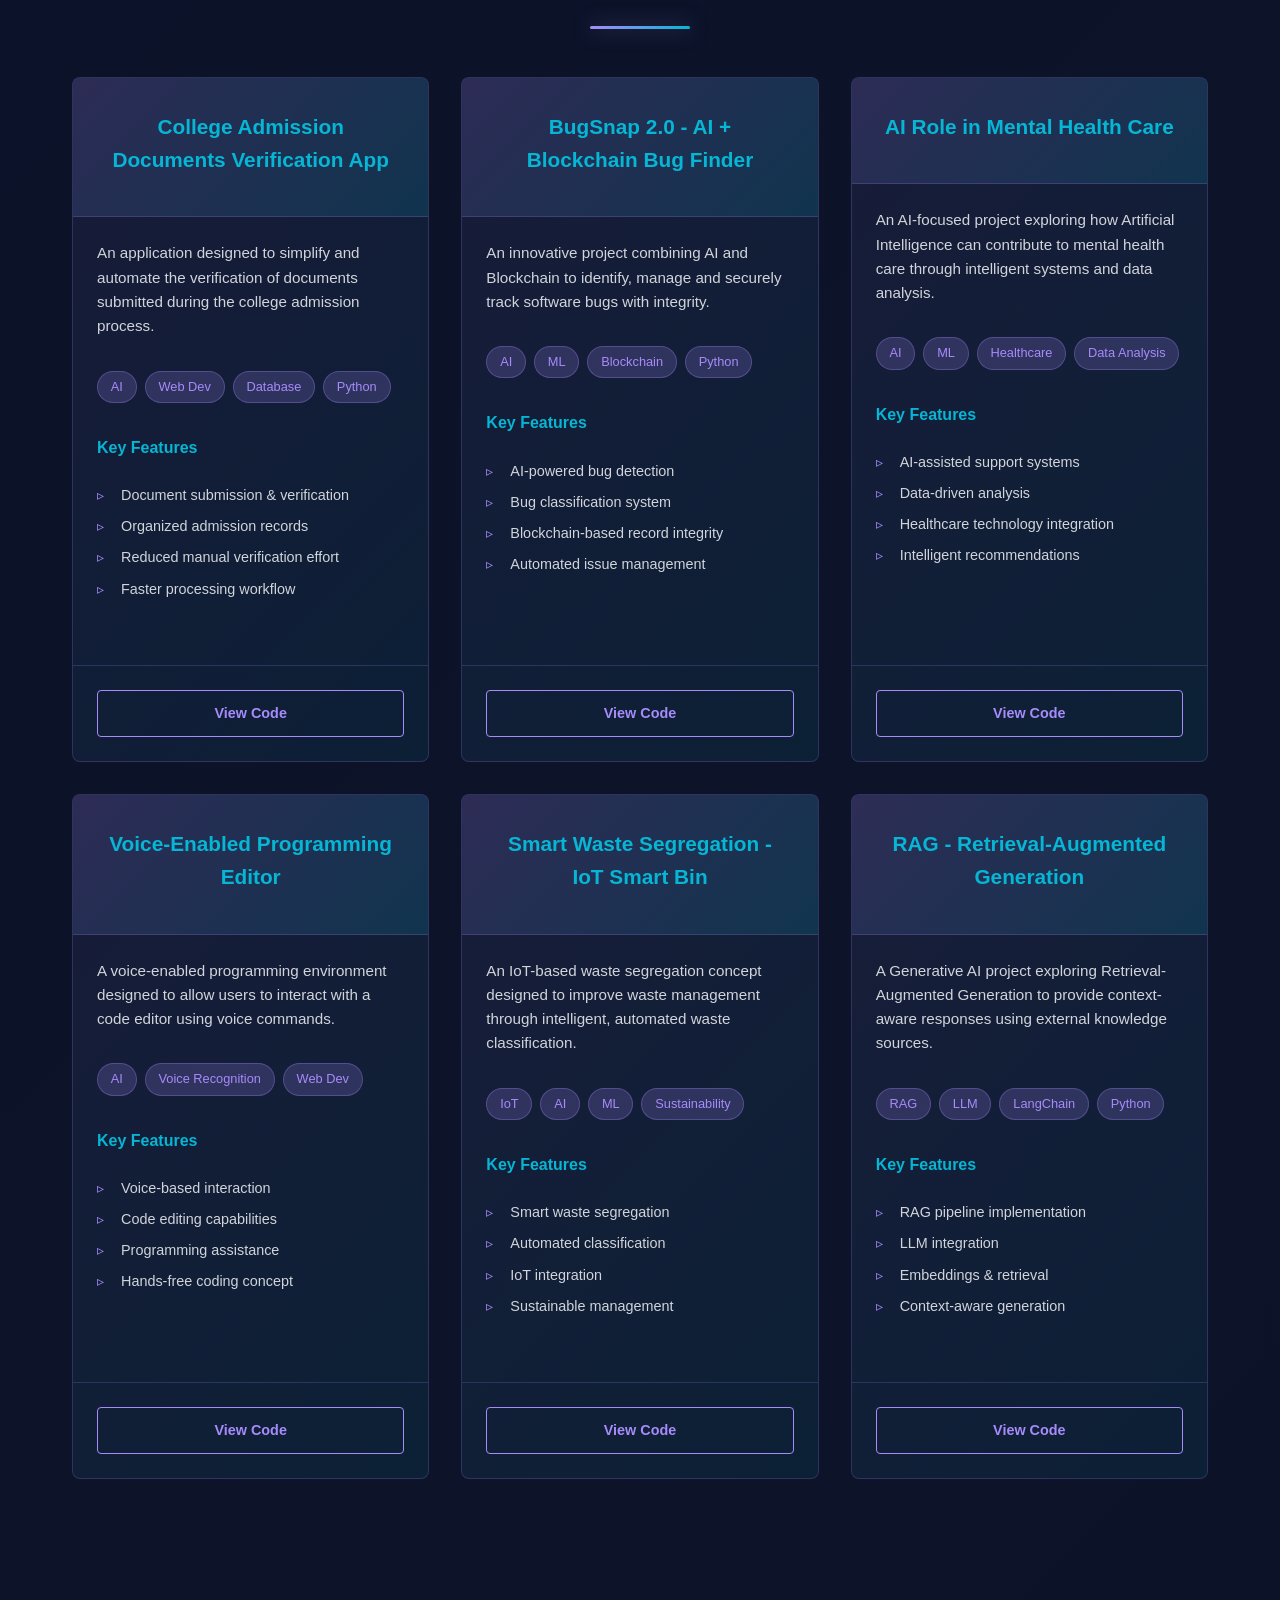
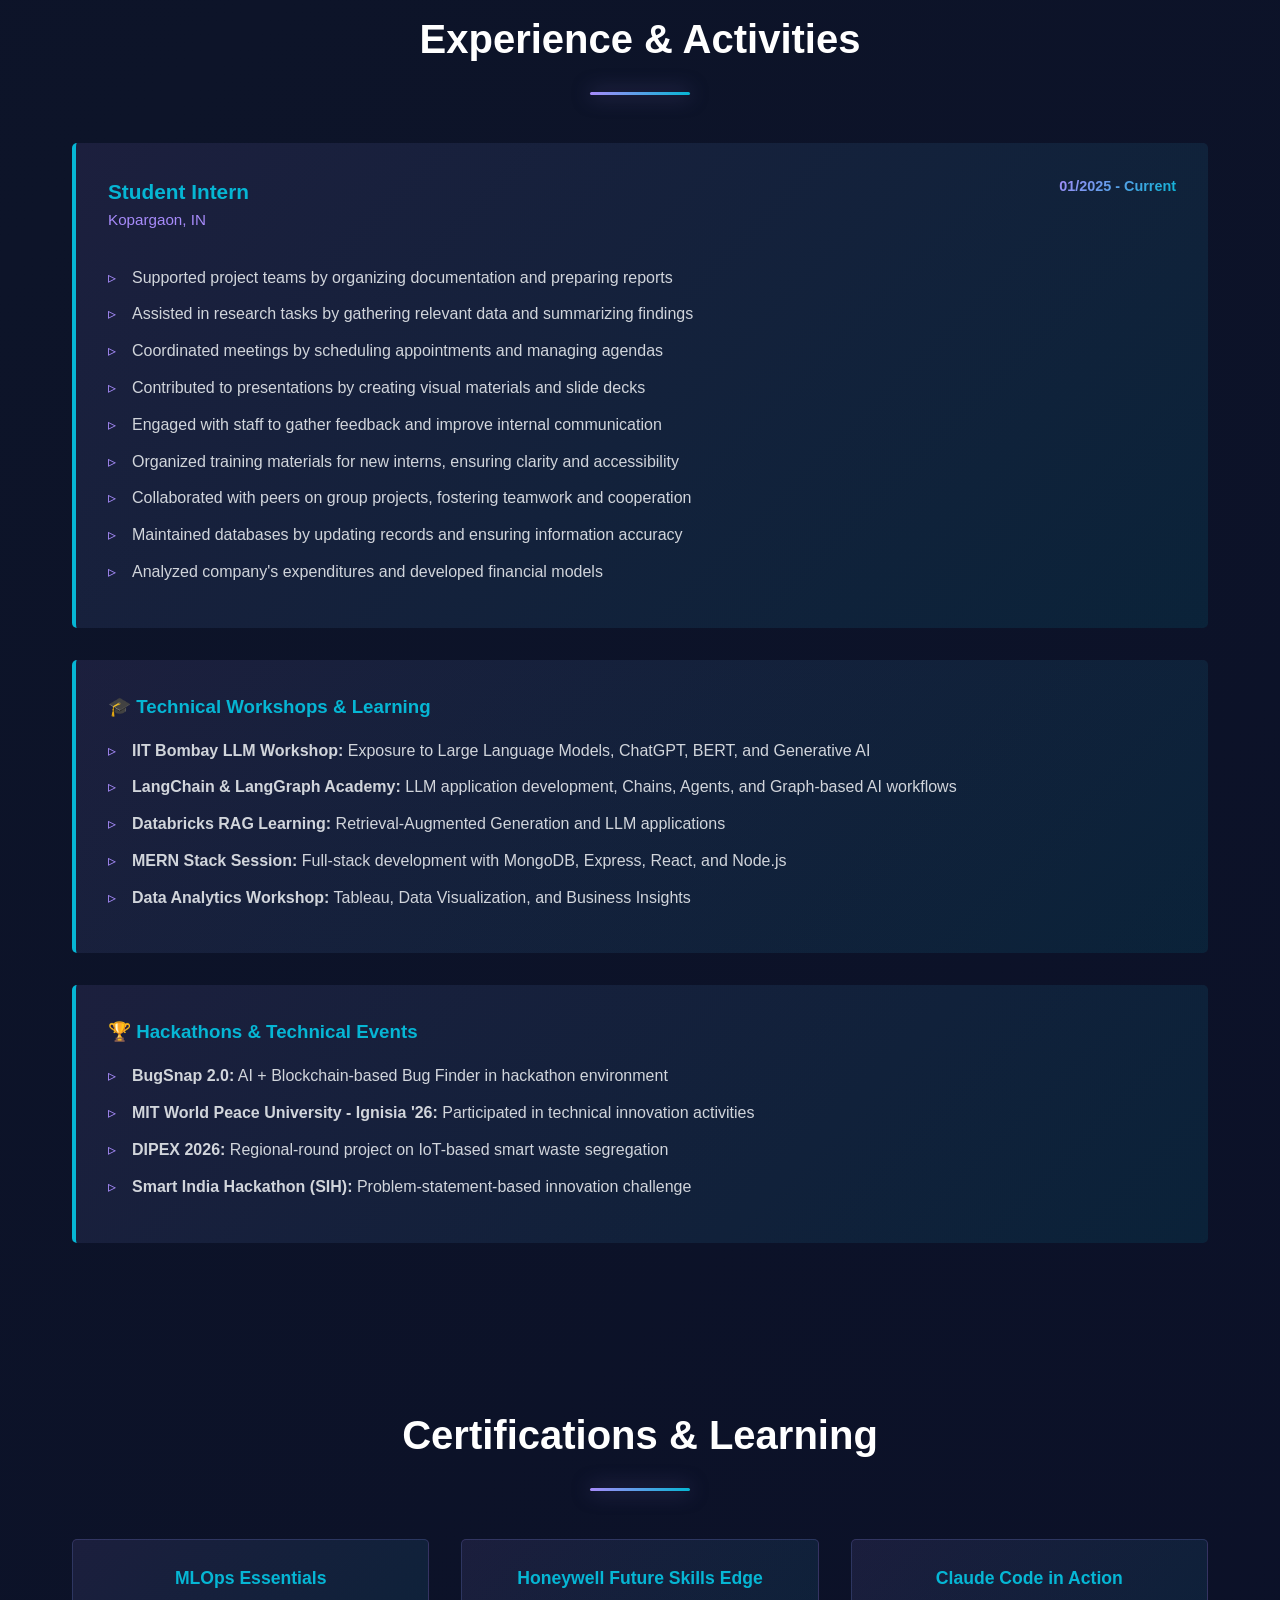
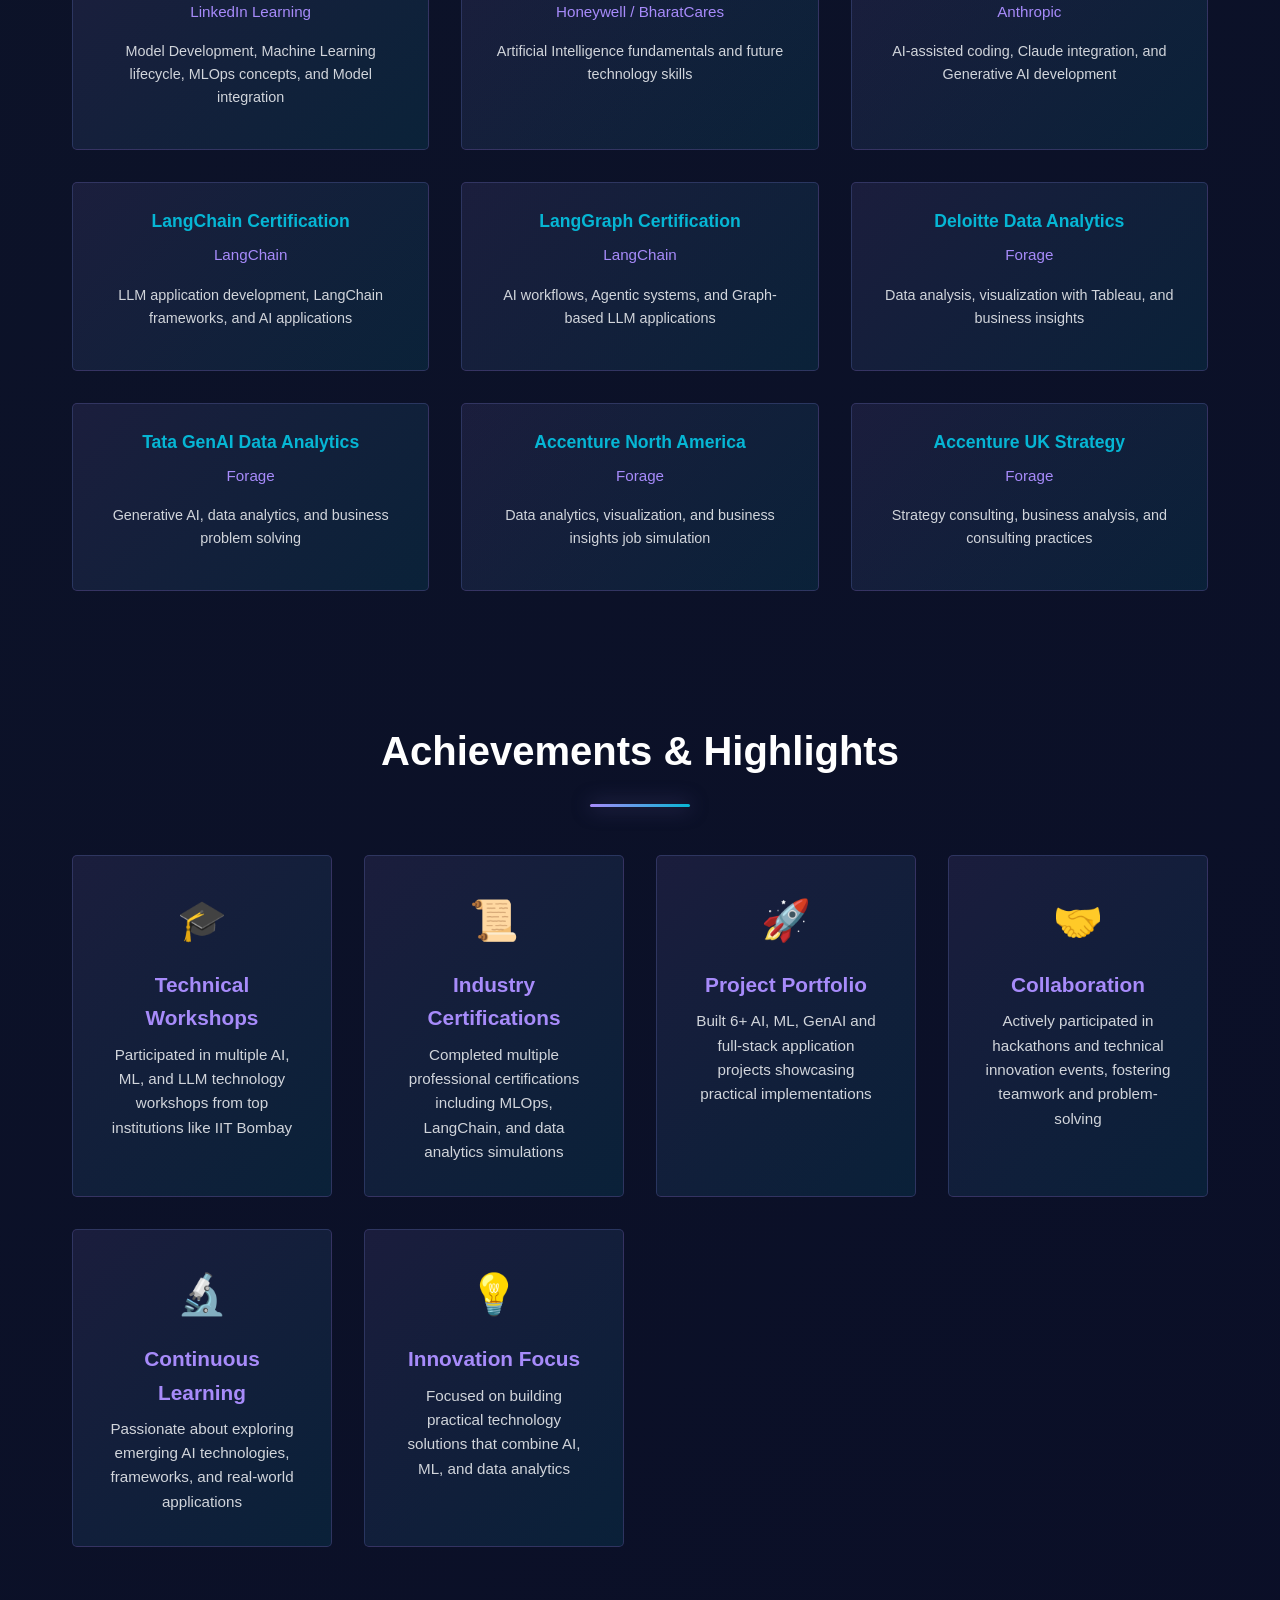
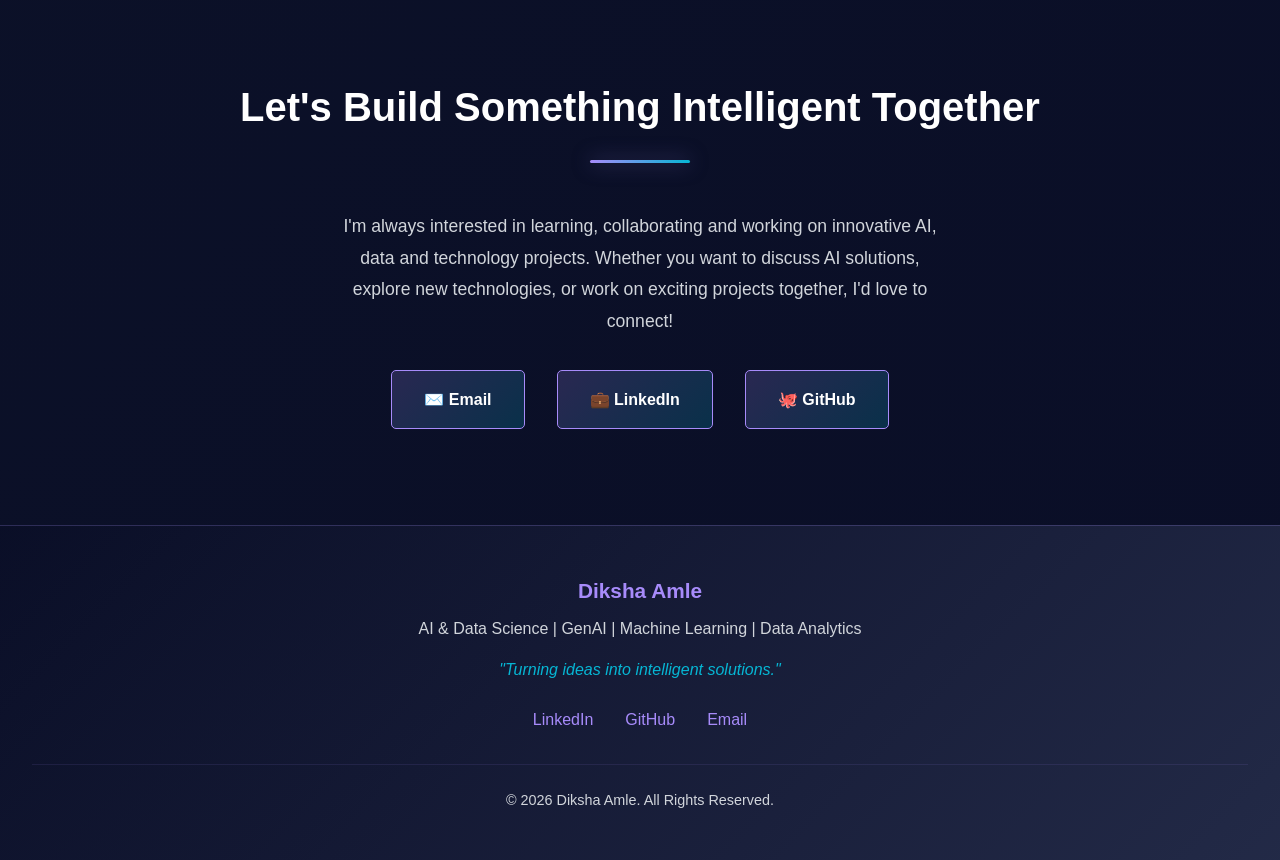
==== commit 2fe5b132: "Update index.html" ====
--- a/index.html
+++ b/index.html
@@ -28,7 +28,10 @@
     <!-- Hero Section -->
     <section class="hero" id="home">
         <div class="hero-content">
-            <h1>Hi, I'm <span class="highlight">Diksha Amle</span> 👋</h1>
+             <div class="profile-image-container">
+            <img src="profile.jpg" alt="Diksha Amle" class="profile-image">
+        </div>
+            <span class="highlight">Diksha Amle</span> 
             <p class="subtitle">AI & Data Science Engineer | Building AI-powered solutions</p>
             <p class="hero-description">
                 I'm an AI and Data Science student passionate about building intelligent, practical and impactful technology solutions. My interests include Generative AI, Machine Learning, Data Analytics, NLP, and RAG systems.
@@ -46,7 +49,8 @@
         <h2 class="section-title">About Me</h2>
         <div class="about-content">
             <div class="about-text">
-                <h3>Who I Am</h3>
+                 <img src="profile.jpg" alt="Diksha Amle" class="about-profile-image">
+                <h2>Who I Am</h2>
                 <p>
                     I am an enthusiastic AI and Data Science student with a strong interest in Artificial Intelligence, Machine Learning, Generative AI and Data Analytics.
                 </p>
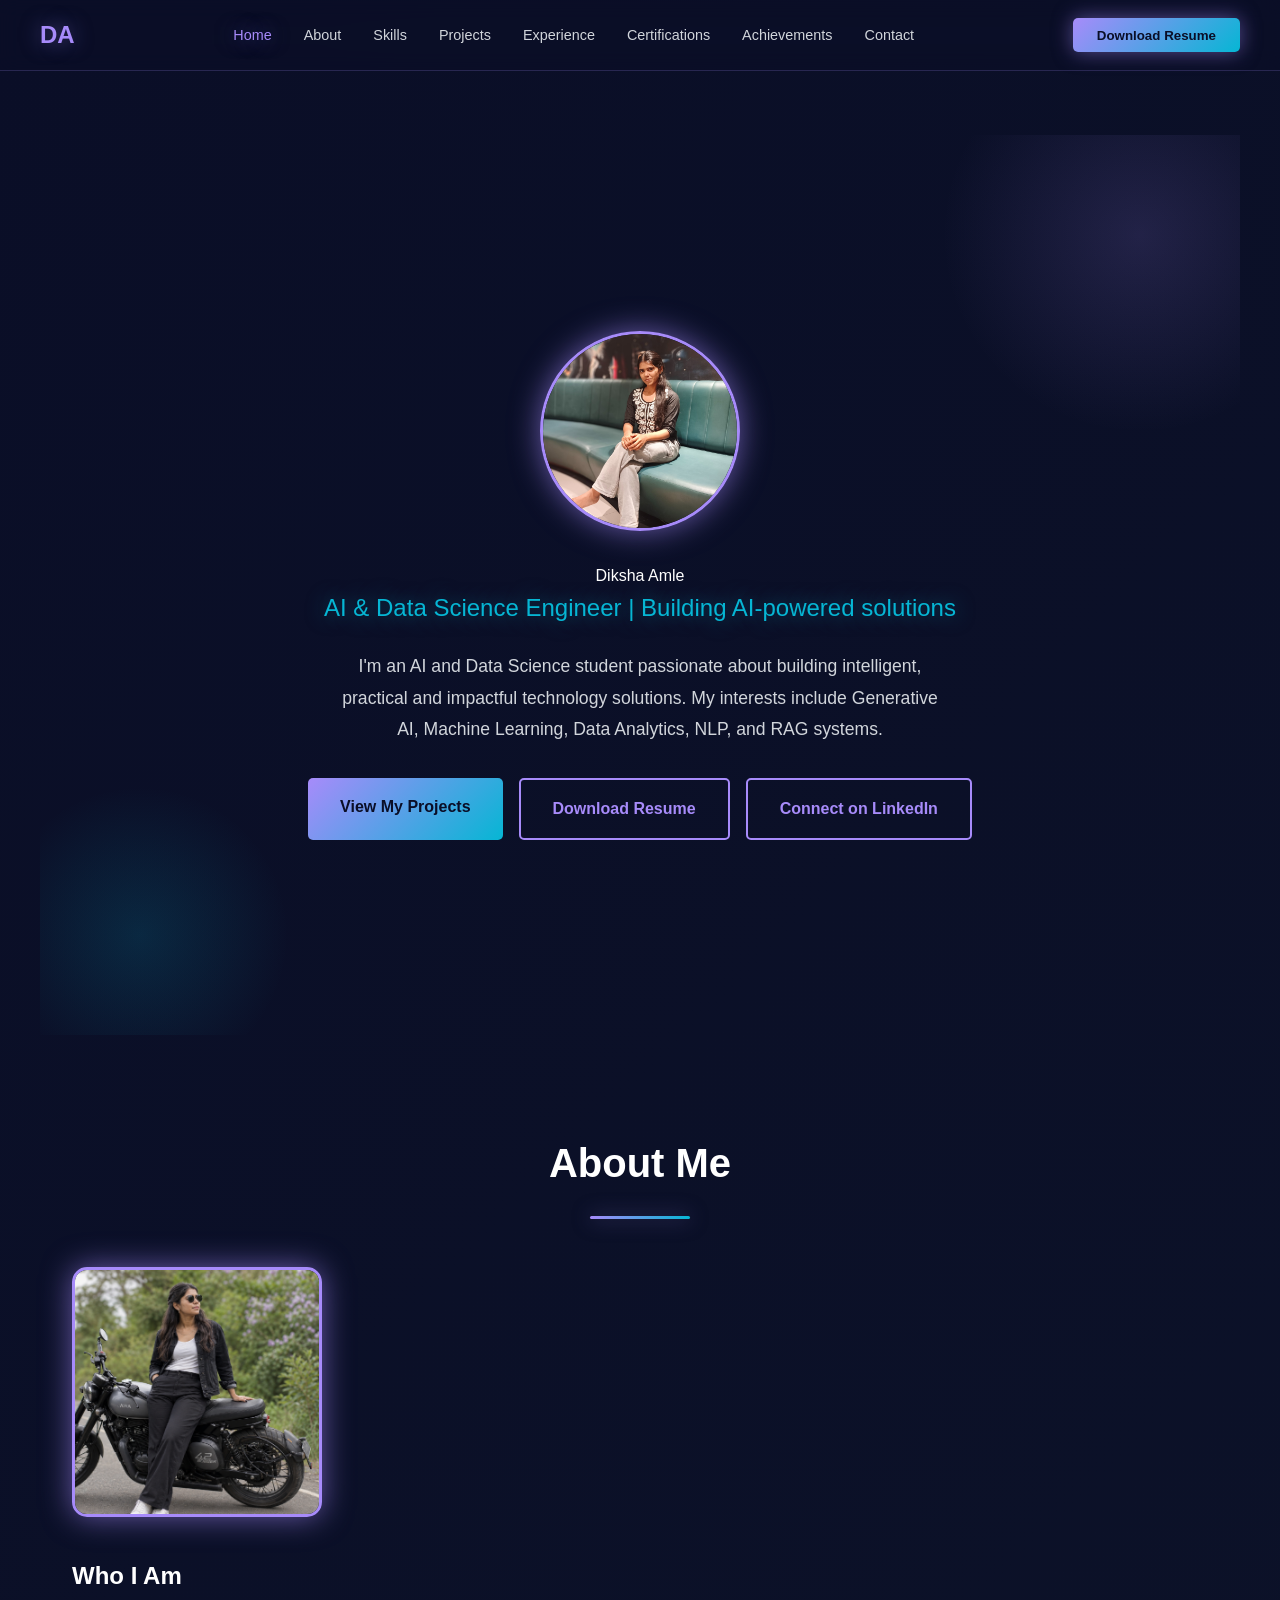
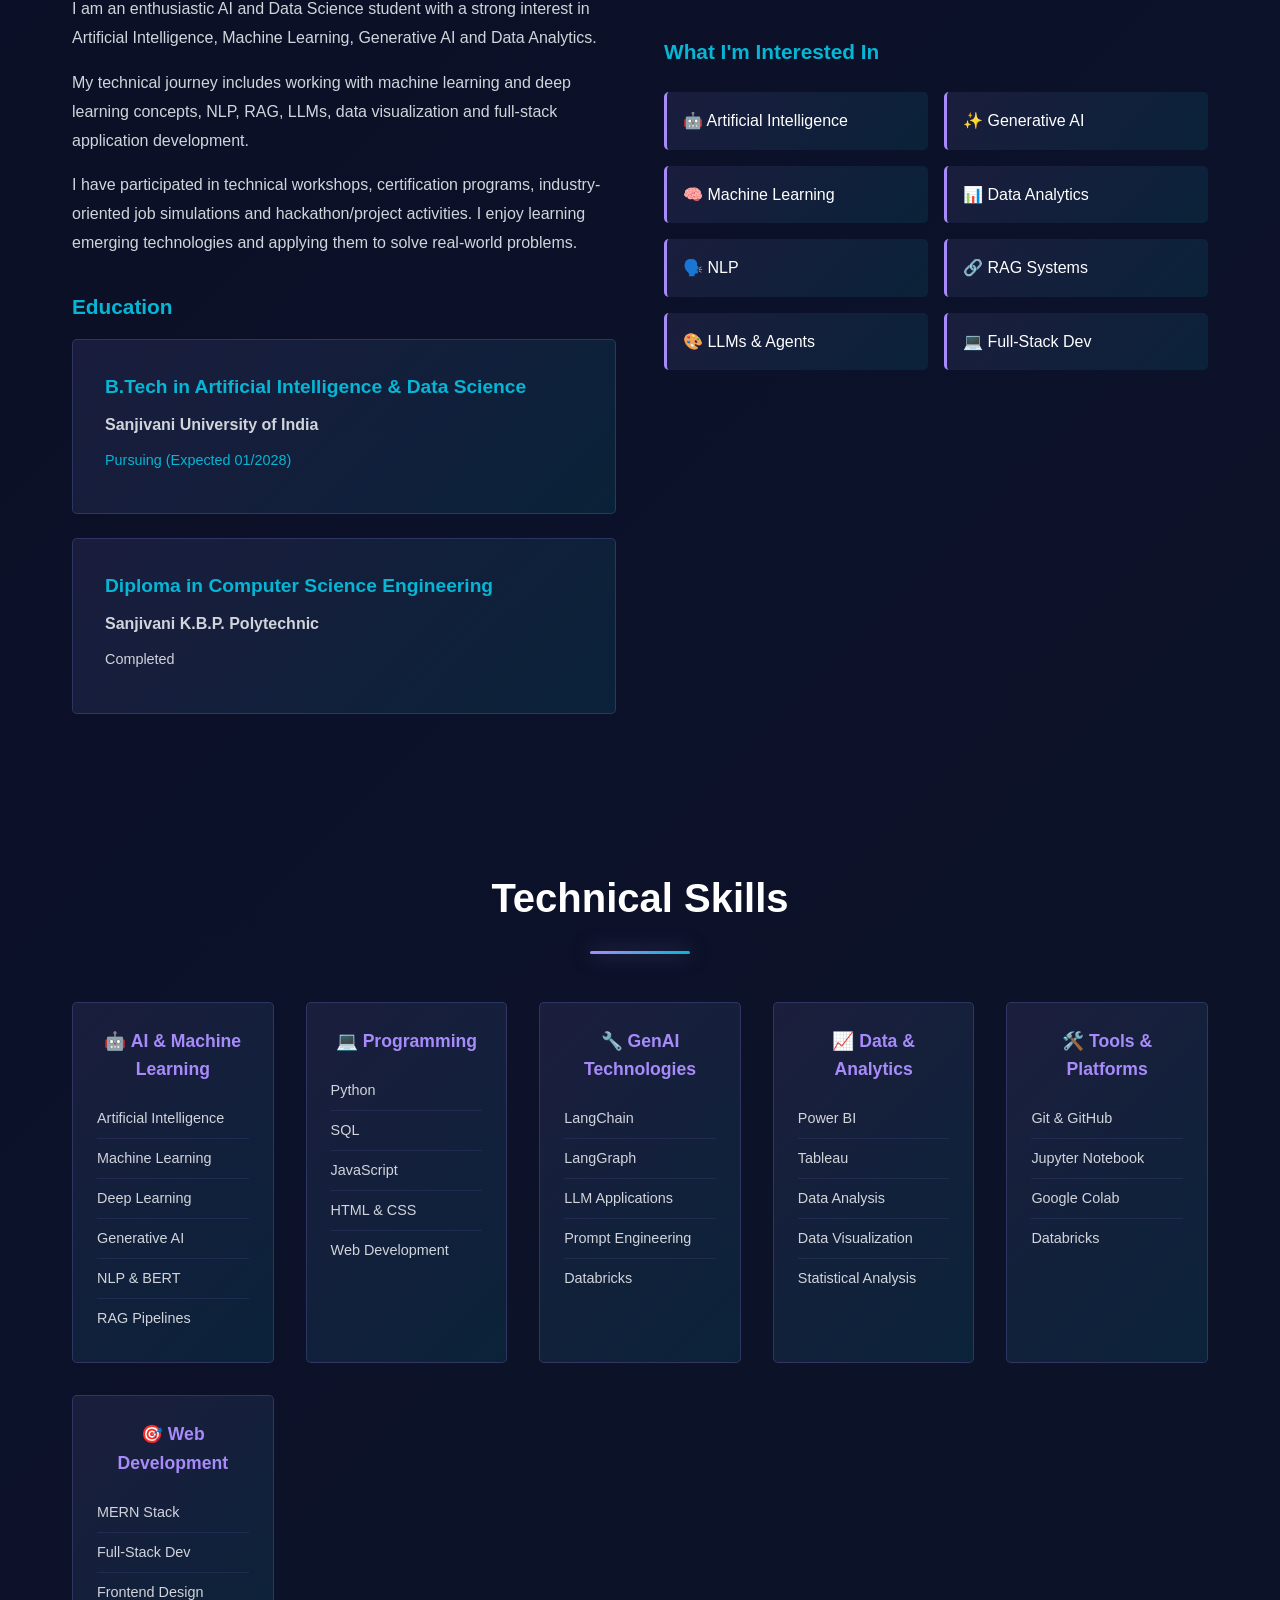
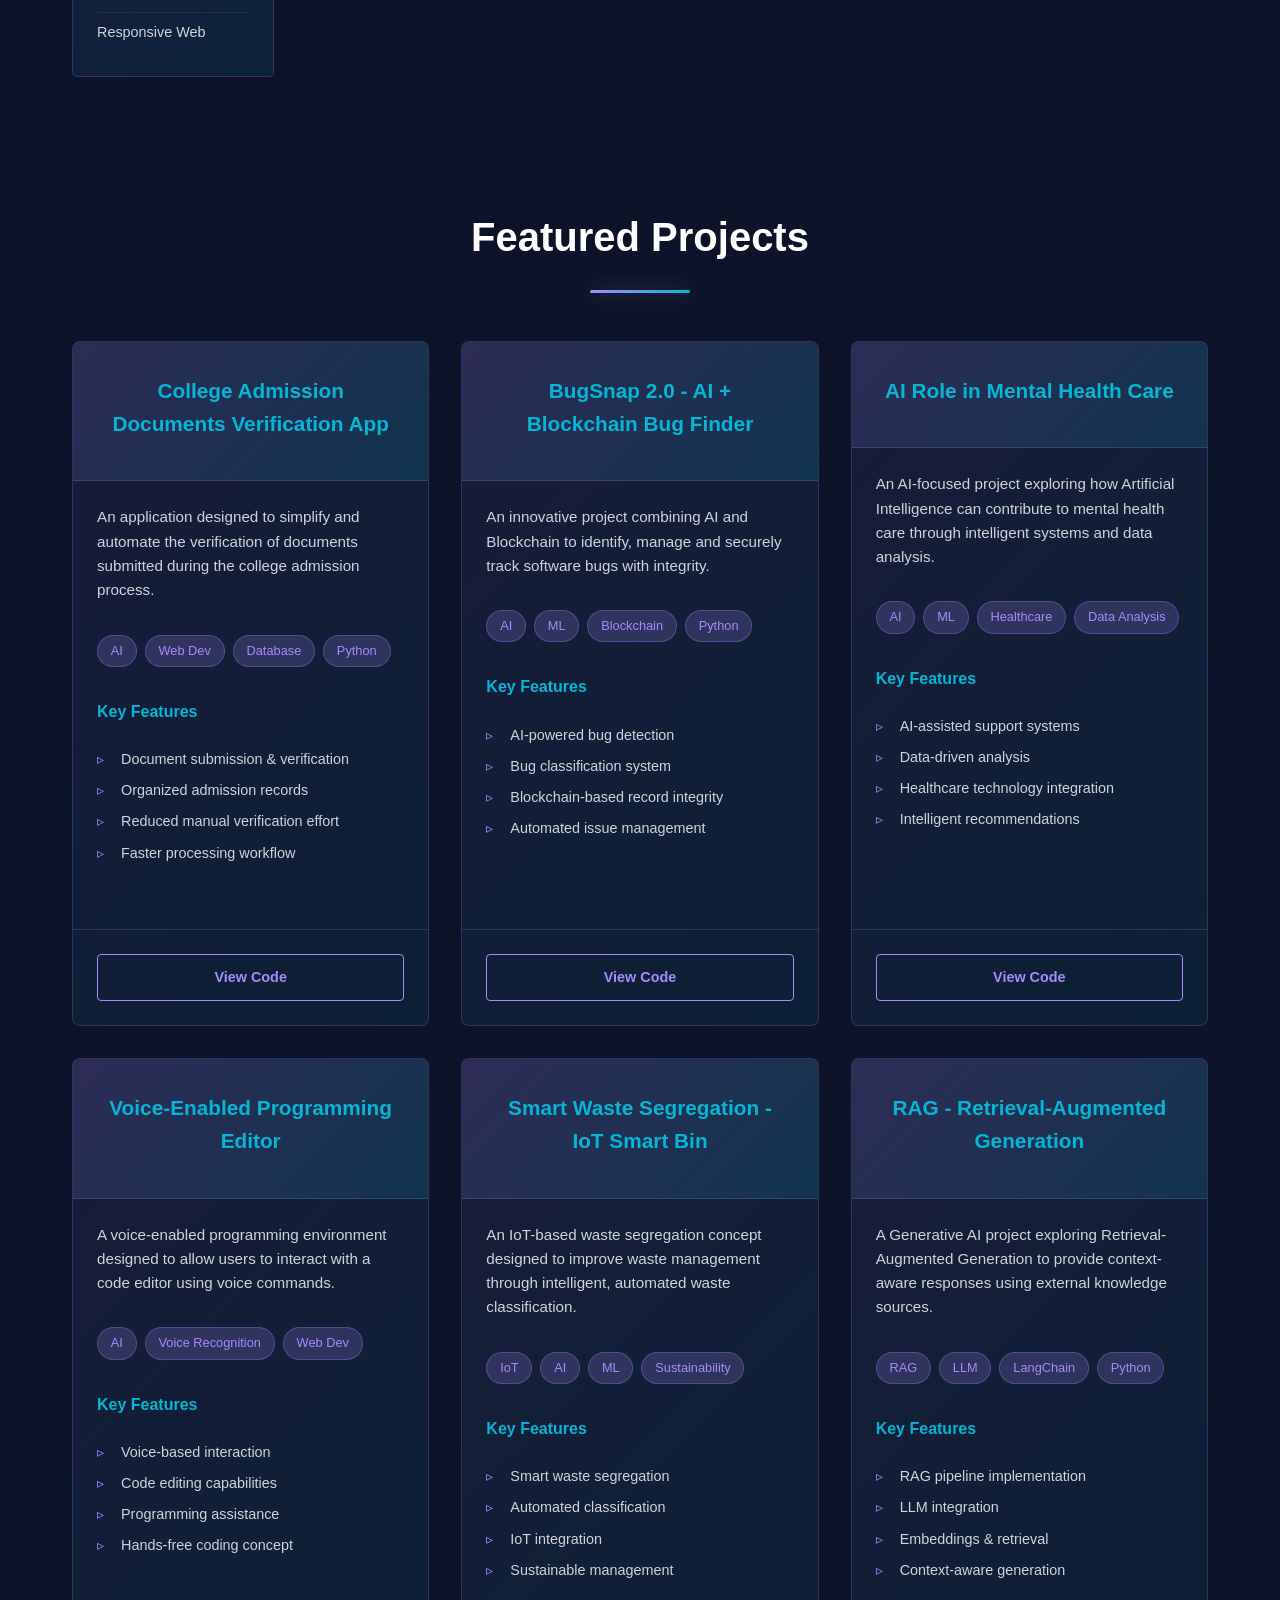
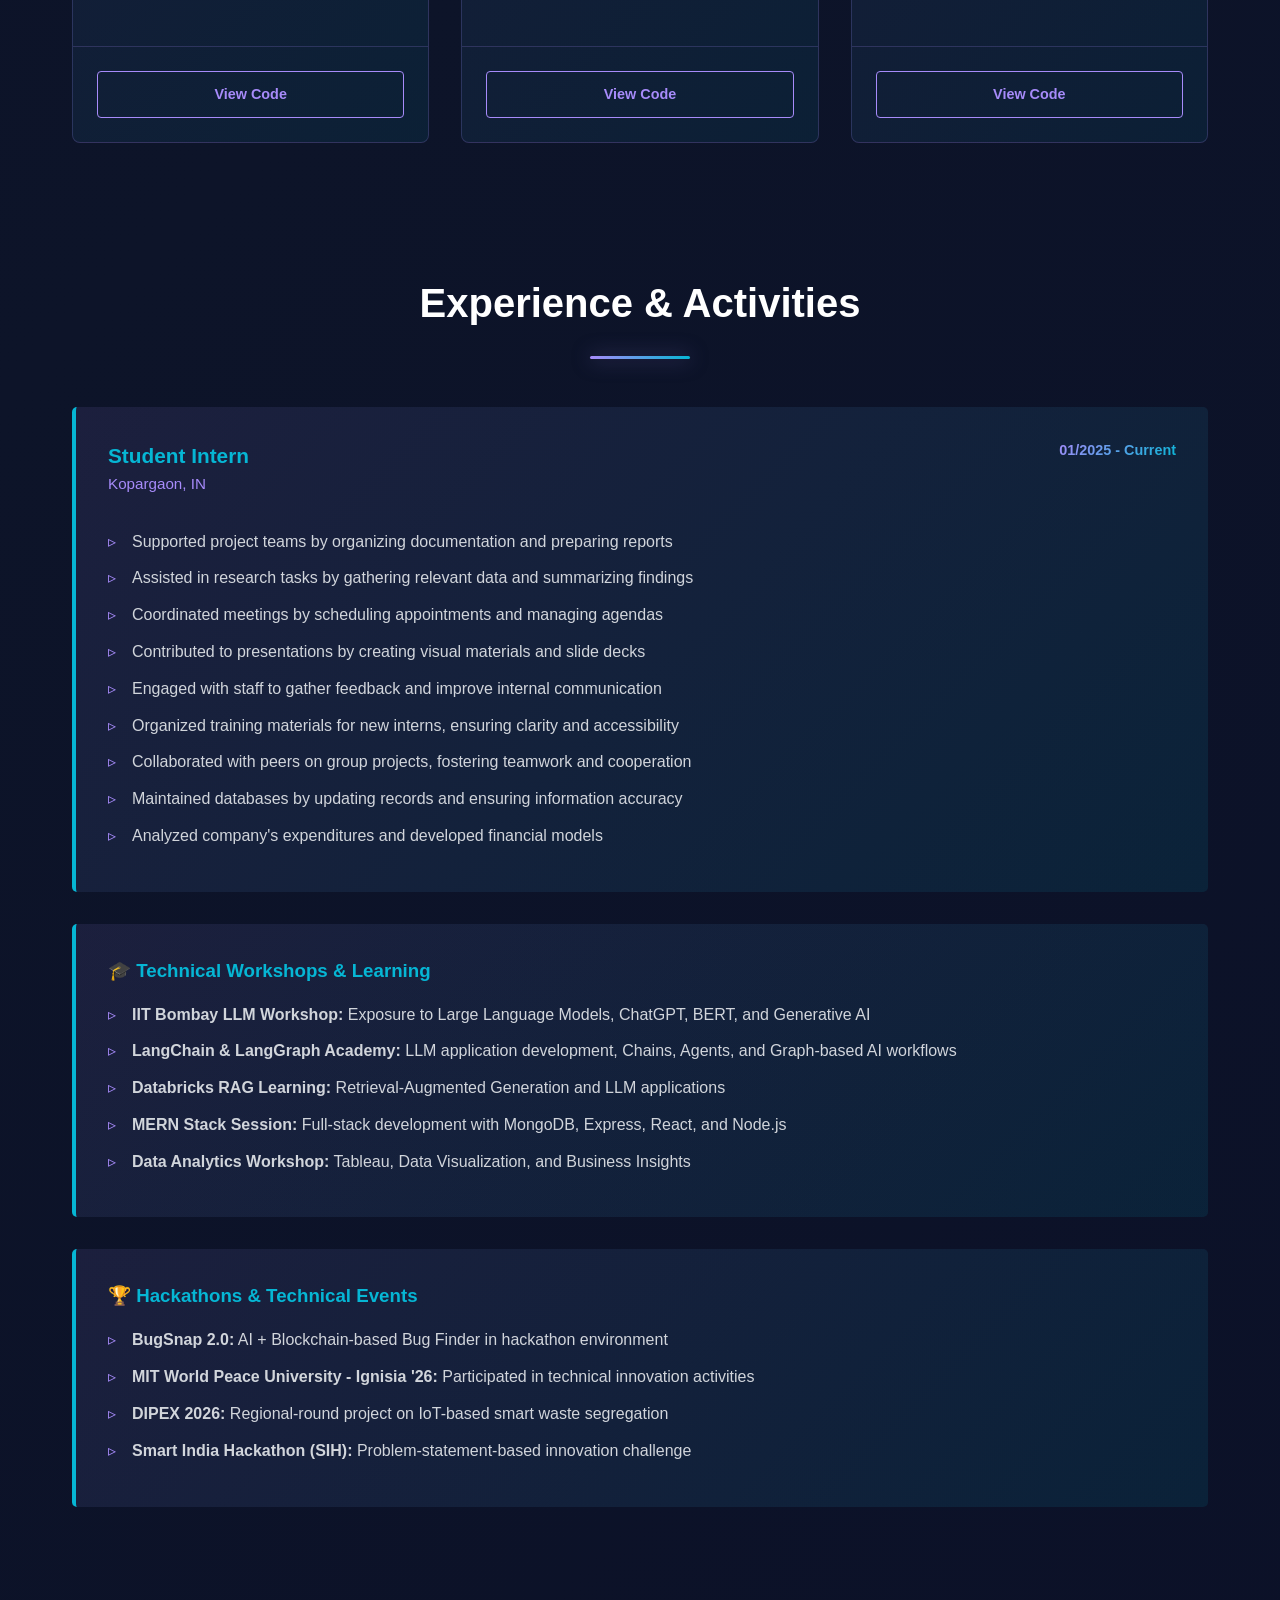
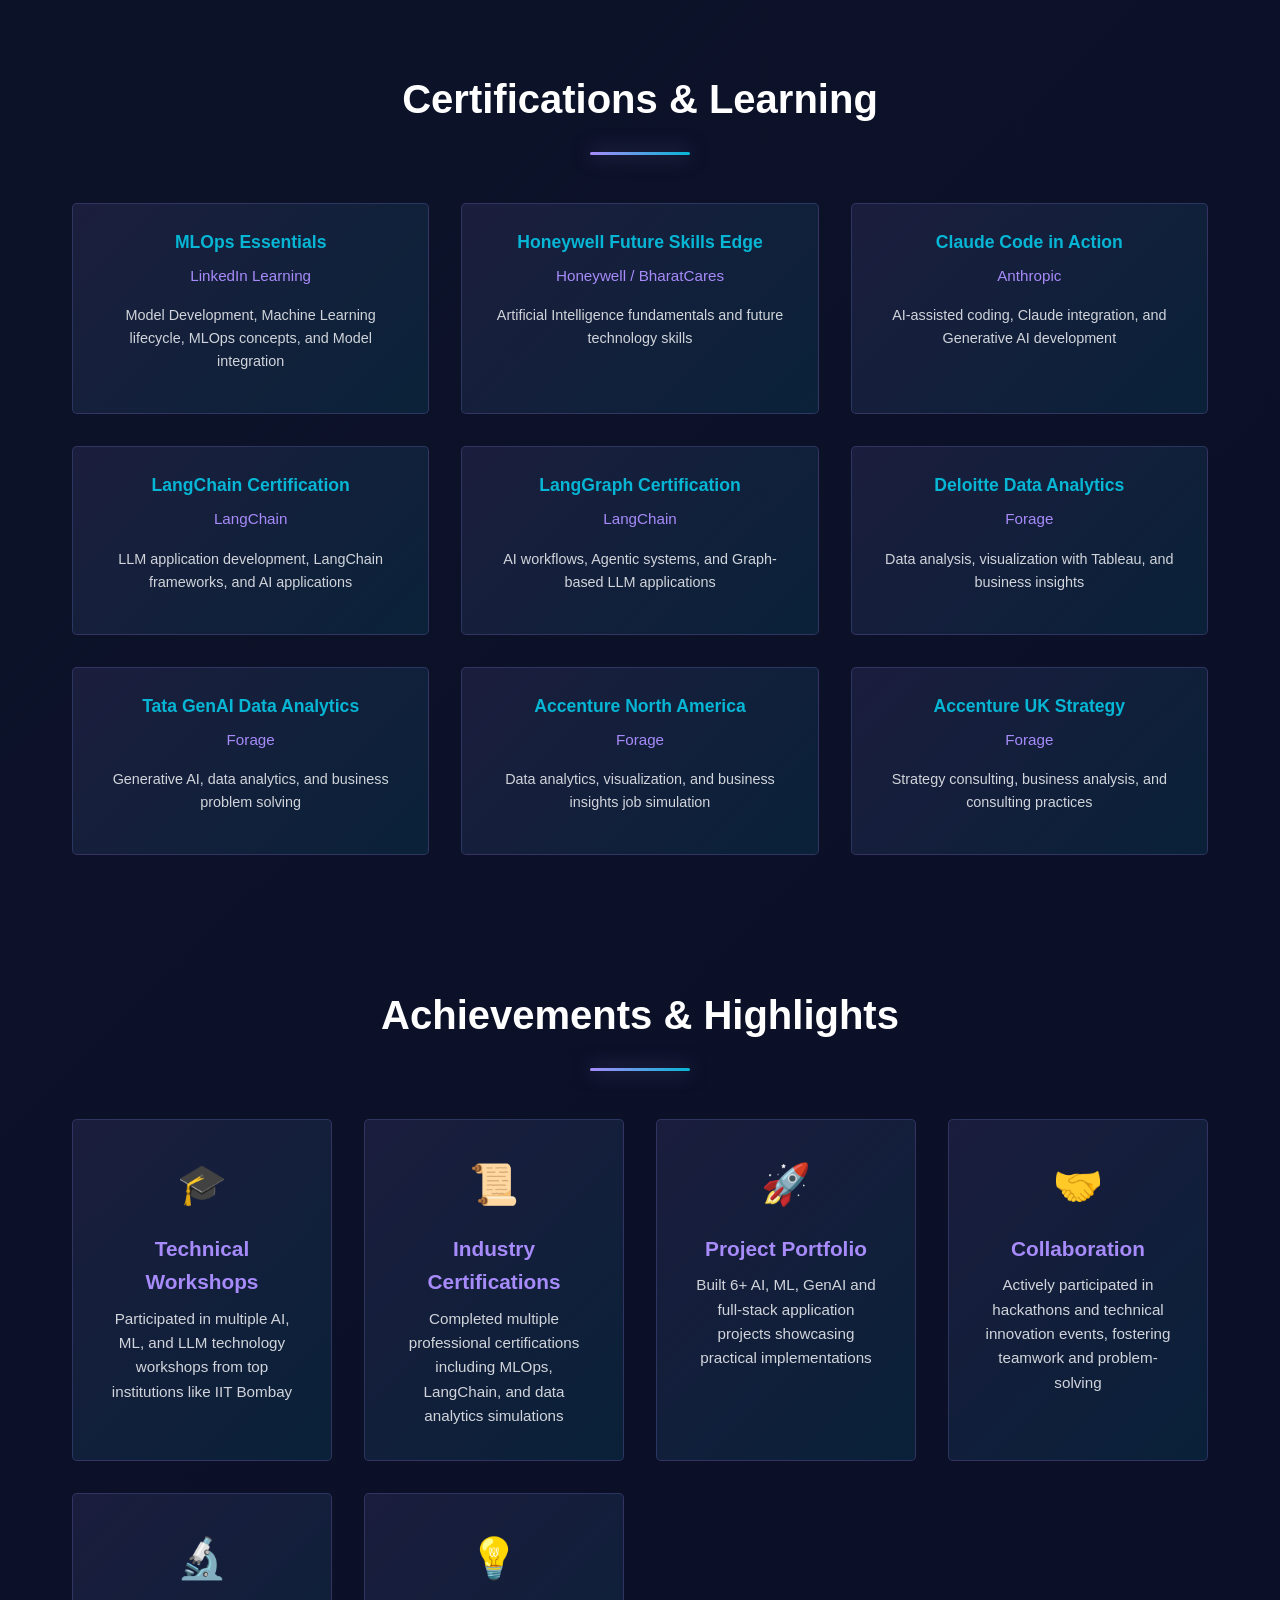
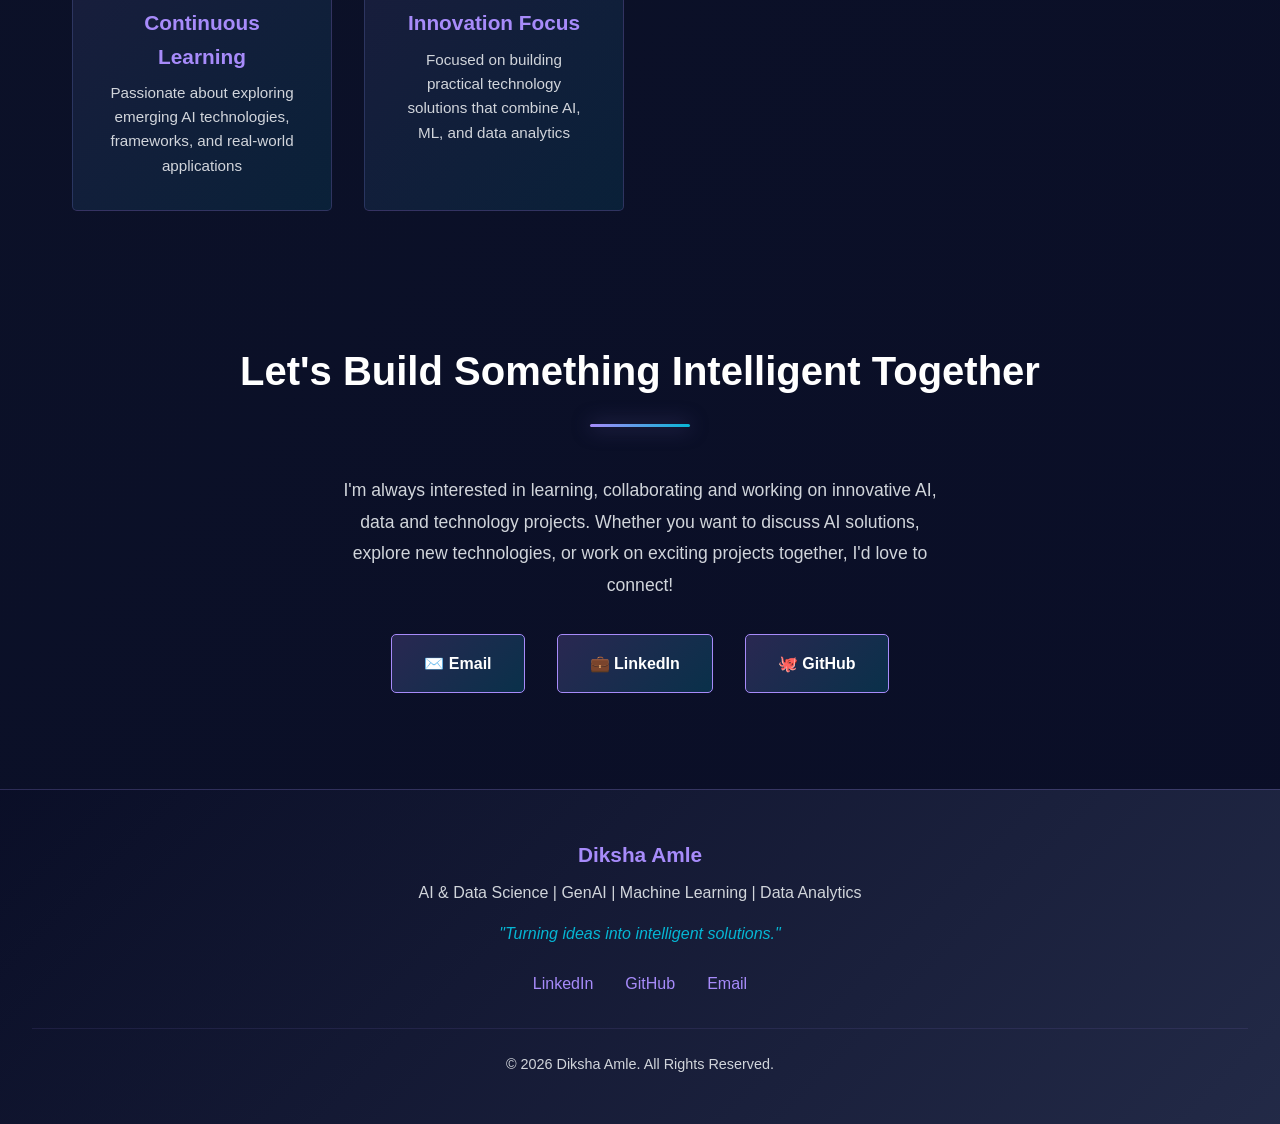
==== commit ad1058d2: "Update index.html" ====
--- a/index.html
+++ b/index.html
@@ -49,7 +49,7 @@
         <h2 class="section-title">About Me</h2>
         <div class="about-content">
             <div class="about-text">
-                 <img src="profile.jpg" alt="Diksha Amle" class="about-profile-image">
+                 <img src="profile1.jpg" alt="Diksha Amle" class="about-profile-image">
                 <h2>Who I Am</h2>
                 <p>
                     I am an enthusiastic AI and Data Science student with a strong interest in Artificial Intelligence, Machine Learning, Generative AI and Data Analytics.
--- a/style.css
+++ b/style.css
@@ -828,3 +828,66 @@
         display: none;
     }
 }
+/* Profile Image Styling */
+.profile-image-container {
+    margin-bottom: 2rem;
+    display: flex;
+    justify-content: center;
+    animation: fadeInDown 1s ease-out;
+}
+
+.profile-image {
+    width: 200px;
+    height: 200px;
+    border-radius: 50%;
+    border: 3px solid var(--accent-purple);
+    box-shadow: 0 0 30px rgba(167, 139, 250, 0.6);
+    object-fit: cover;
+    transition: all 0.3s ease;
+}
+
+.profile-image:hover {
+    transform: scale(1.05);
+    box-shadow: 0 0 50px rgba(167, 139, 250, 0.8), 
+                0 0 30px rgba(6, 182, 212, 0.6);
+}
+
+.about-profile-image {
+    width: 250px;
+    height: 250px;
+    border-radius: 15px;
+    border: 3px solid var(--accent-purple);
+    box-shadow: 0 0 30px rgba(167, 139, 250, 0.6);
+    object-fit: cover;
+    margin-bottom: 2rem;
+    transition: all 0.3s ease;
+}
+
+.about-profile-image:hover {
+    transform: translateY(-10px);
+    box-shadow: 0 0 50px rgba(167, 139, 250, 0.8);
+}
+
+@keyframes fadeInDown {
+    from {
+        opacity: 0;
+        transform: translateY(-30px);
+    }
+    to {
+        opacity: 1;
+        transform: translateY(0);
+    }
+}
+
+/* Responsive */
+@media (max-width: 768px) {
+    .profile-image {
+        width: 150px;
+        height: 150px;
+    }
+
+    .about-profile-image {
+        width: 200px;
+        height: 200px;
+    }
+}
